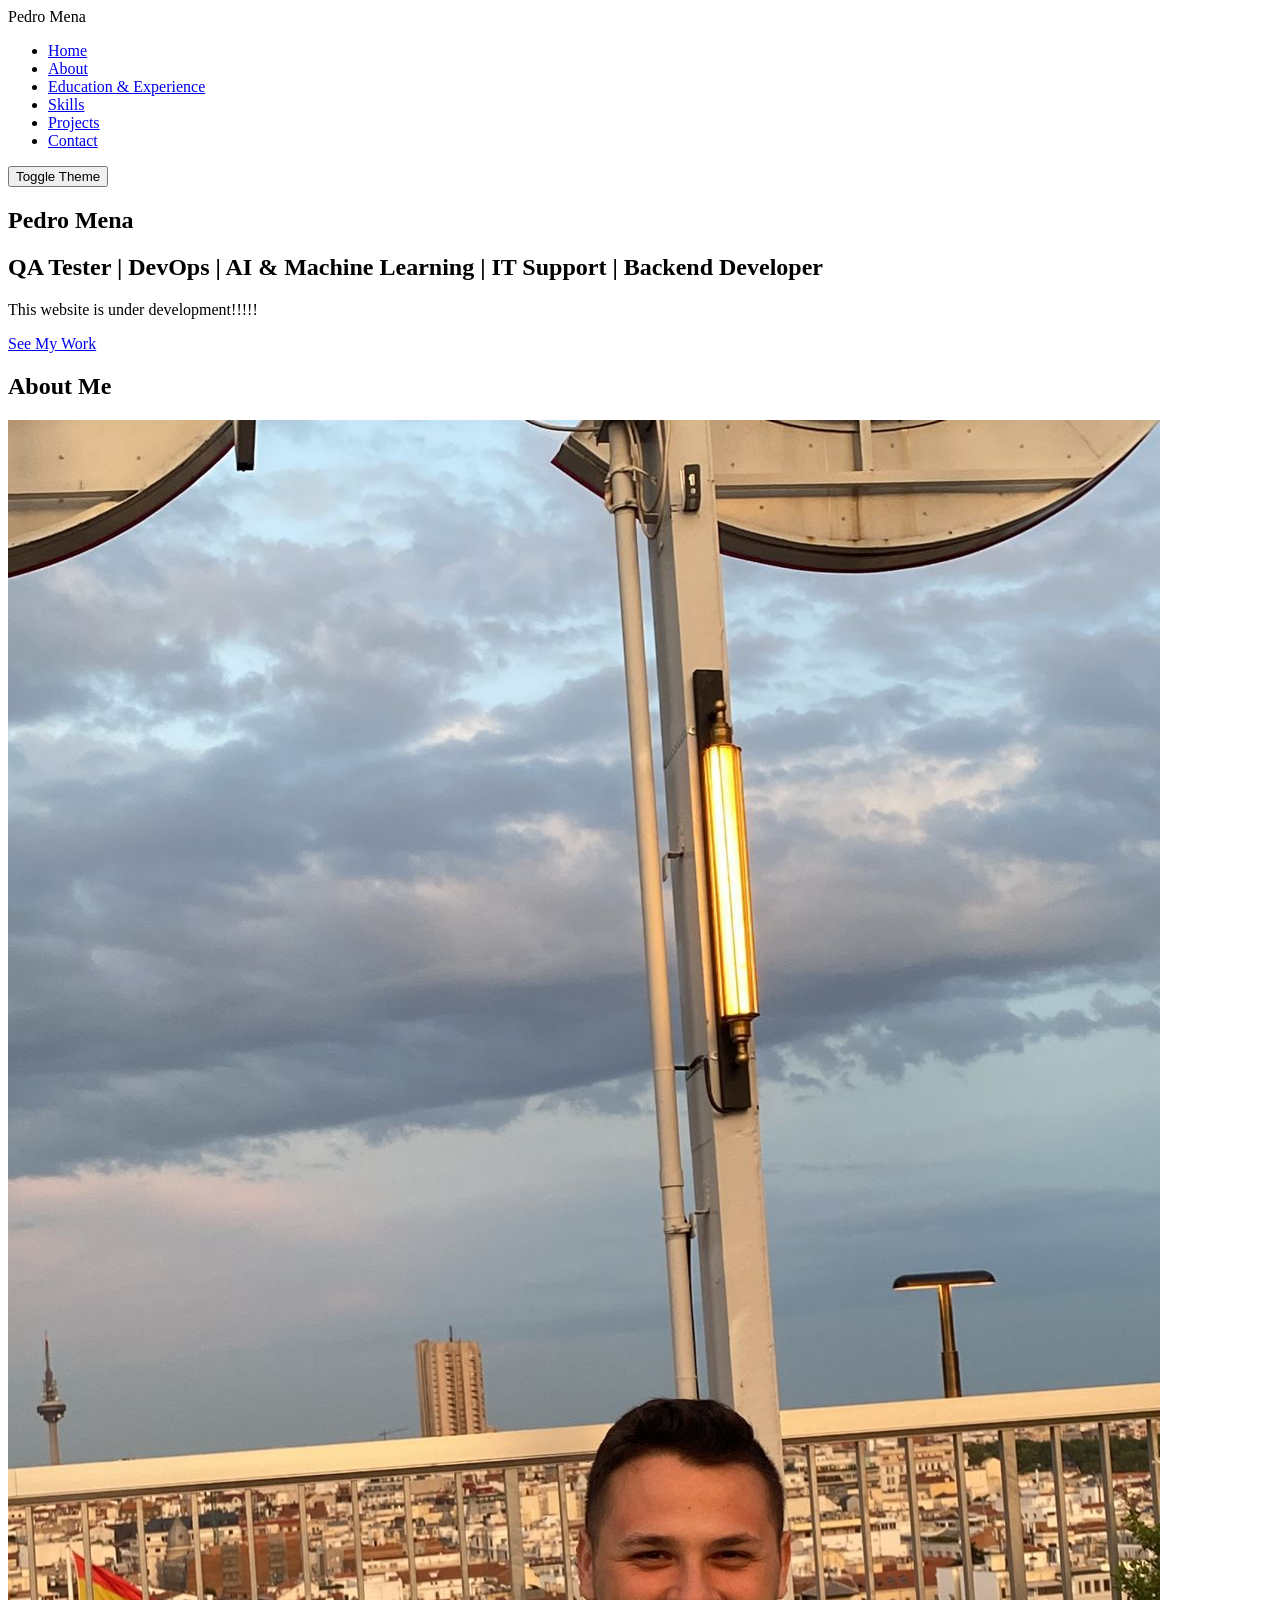
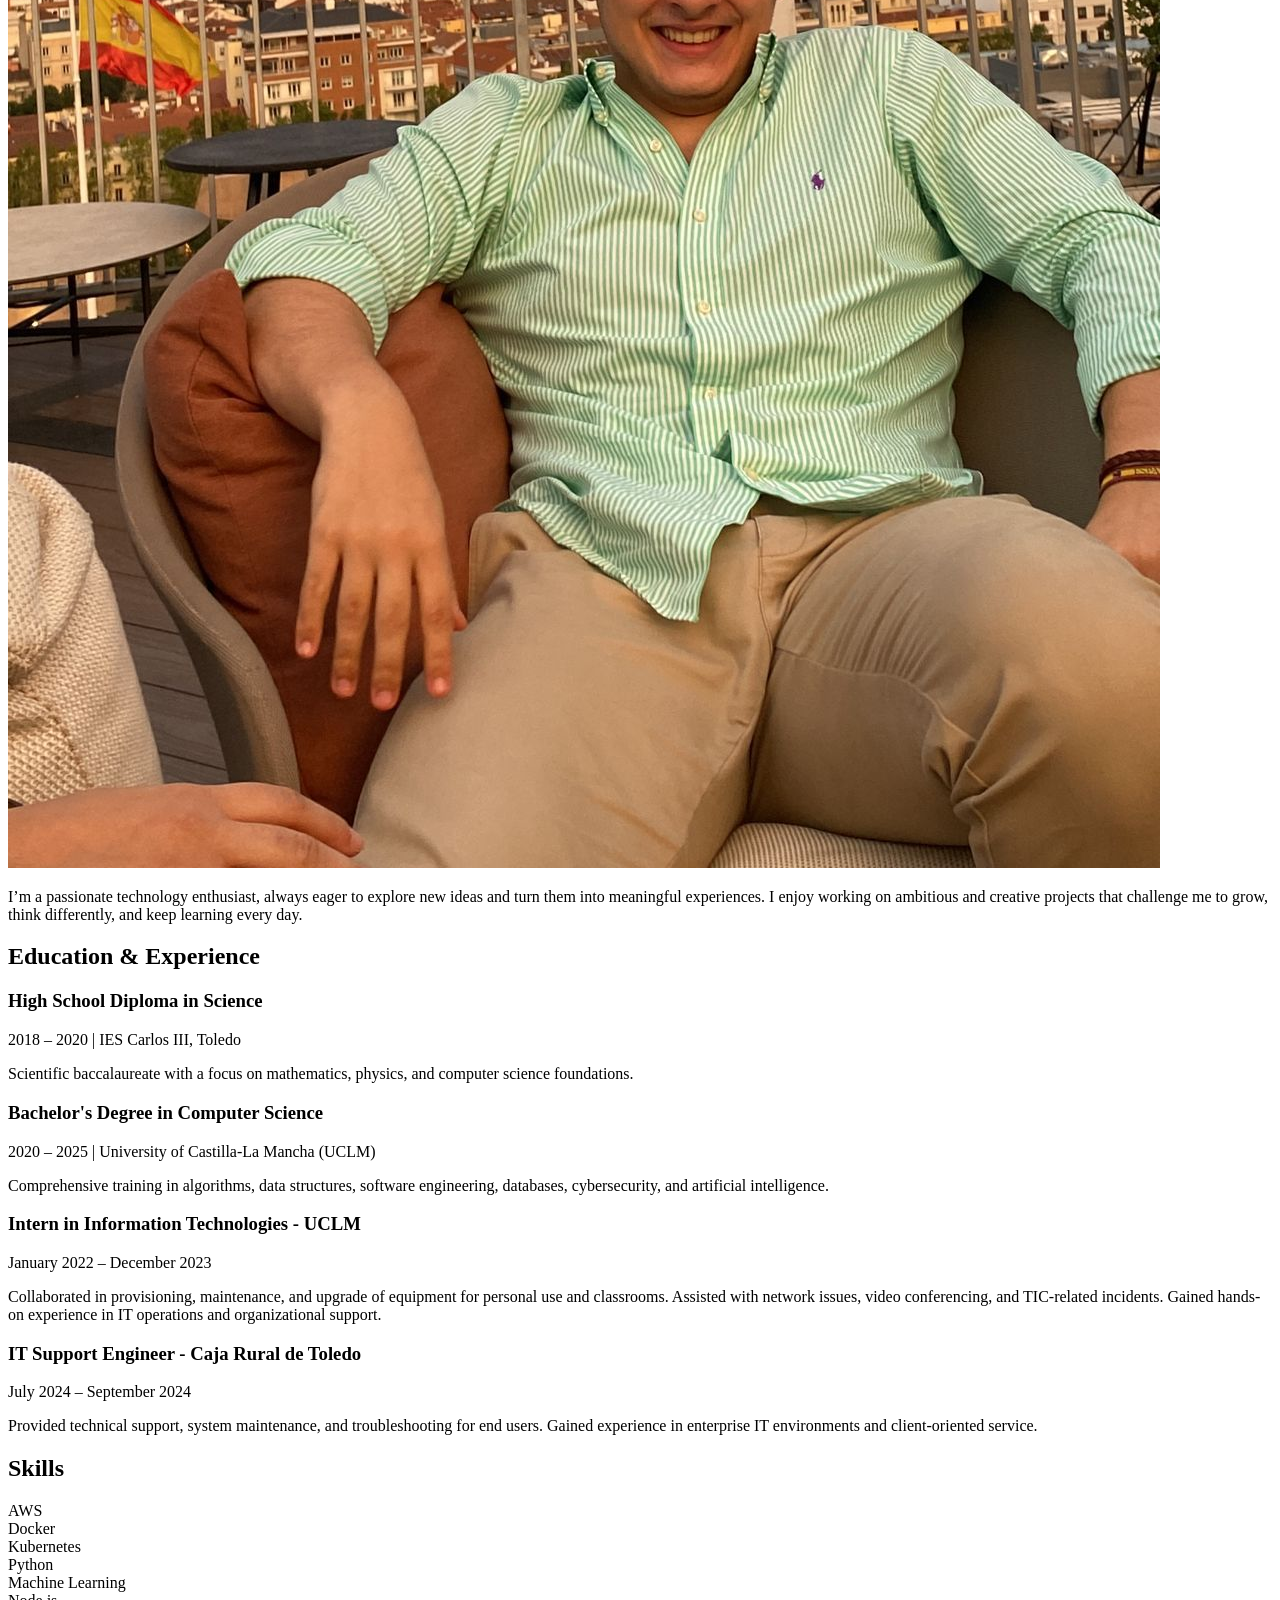
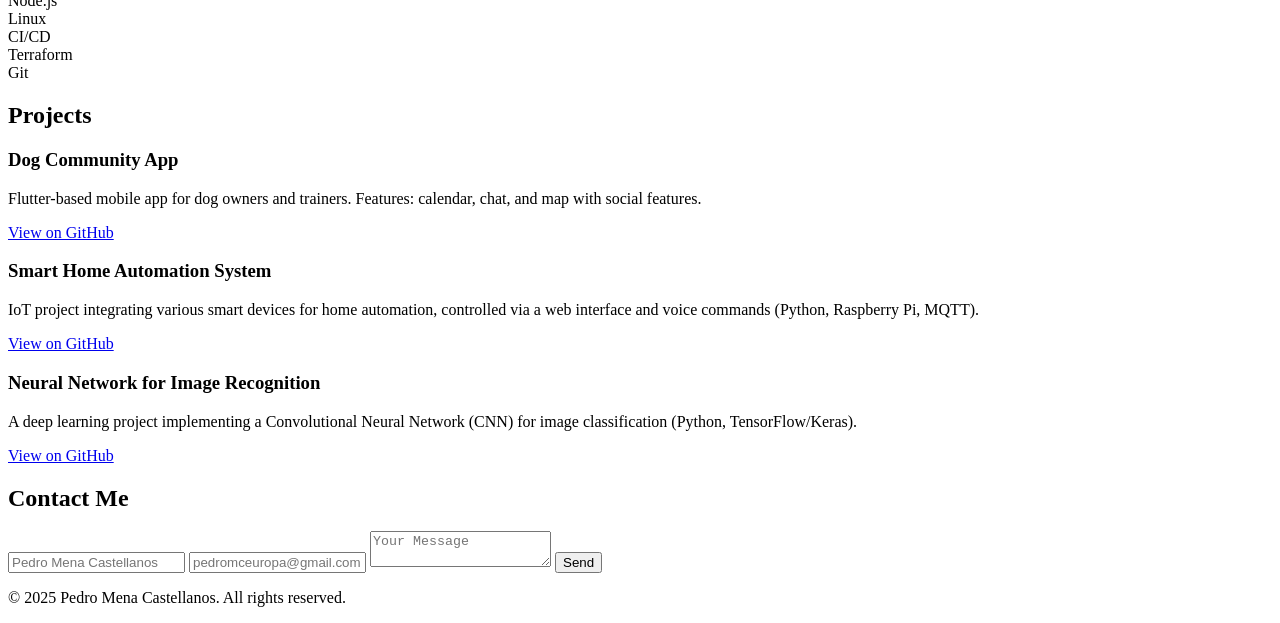
==== index.html @ 82a0bc12 "Upload portfolio files" ====
<!DOCTYPE html>
<html lang="en">
<head>
  <meta charset="UTF-8" />
  <meta name="viewport" content="width=device-width, initial-scale=1.0" />
  <title>Pedro Mena Portfolio</title>
  <meta name="description" content="Pedro Mena Portfolio - QA Tester, DevOps, AI & Machine Learning, IT Support, Backend Developer. Explore my proyects and experiences." />
  <link rel="stylesheet" href="style.css" />
  <link rel="preconnect" href="https://fonts.googleapis.com">
  <link rel="preconnect" href="https://fonts.gstatic.com" crossorigin>
  <link href="https://fonts.googleapis.com/css2?family=Roboto:wght@300;400;700&display=swap" rel="stylesheet">
  <script defer src="script.js"></script>
  <link href="https://cdn.jsdelivr.net/npm/aos@2.3.4/dist/aos.css" rel="stylesheet" />
  <link rel="stylesheet" href="https://cdnjs.cloudflare.com/ajax/libs/font-awesome/6.4.0/css/all.min.css">
</head>
<body>
  <header>
    <div class="container">
      <div class="logo">Pedro Mena</div>
      <nav class="navbar">
        <ul>
          <li><a href="#home">Home</a></li>
          <li><a href="#about">About</a></li>
          <li><a href="#education">Education & Experience</a></li>
          <li><a href="#skills">Skills</a></li>
          <li><a href="#projects">Projects</a></li>
          <li><a href="#contact">Contact</a></li>
        </ul>
      </nav>
      <button onclick="toggleTheme()" class="theme-toggle-btn">Toggle Theme</button>
    </div>
  </header>

  <section id="home" class="section">
    <div class="home-content">
      <h1>Pedro Mena</h1>
      <h2>QA Tester | DevOps | AI & Machine Learning | IT Support | Backend Developer</h2>
      <p class="dev-msg">This website is under development!!!!!</p>
      <a href="https://github.com/pedromc11" class="btn" target="_blank">See My Work</a>
    </div>
  </section>

  <section id="about" class="section">
    <h2>About Me</h2>
    <div class="profile">
      <img src="images/profile.jpg" alt="Portrait of Pedro Mena, a passionate technology enthusiast" class="profile-img" />
      <p>I’m a passionate technology enthusiast, always eager to explore new ideas and turn them into meaningful experiences. I enjoy working on ambitious and creative projects that challenge me to grow, think differently, and keep learning every day.</p>
    </div>
  </section>

  <section id="education" class="section">
    <h2>Education & Experience</h2>
    <div class="timeline">
      <div class="timeline-item" data-aos="fade-right" data-topic="education">
        <h3>High School Diploma in Science</h3>
        <span>2018 – 2020 | IES Carlos III, Toledo</span>
        <p>Scientific baccalaureate with a focus on mathematics, physics, and computer science foundations.</p>
      </div>
      <div class="timeline-item" data-aos="fade-left" data-topic="education">
        <h3>Bachelor's Degree in Computer Science</h3>
        <span>2020 – 2025 | University of Castilla-La Mancha (UCLM)</span>
        <p>Comprehensive training in algorithms, data structures, software engineering, databases, cybersecurity, and artificial intelligence.</p>
      </div>
      <div class="timeline-item" data-aos="fade-right" data-topic="support">
        <h3>Intern in Information Technologies - UCLM</h3>
        <span>January 2022 – December 2023</span>
        <p>Collaborated in provisioning, maintenance, and upgrade of equipment for personal use and classrooms. Assisted with network issues, video conferencing, and TIC-related incidents. Gained hands-on experience in IT operations and organizational support.</p>
      </div>
      <div class="timeline-item" data-aos="fade-left" data-topic="support">
        <h3>IT Support Engineer - Caja Rural de Toledo</h3>
        <span>July 2024 – September 2024</span>
        <p>Provided technical support, system maintenance, and troubleshooting for end users. Gained experience in enterprise IT environments and client-oriented service.</p>
      </div>
    </div>
  </section>

  <section id="skills" class="section">
    <h2>Skills</h2>
    <div class="skills-grid">
      <div class="skill" data-aos="zoom-in" data-aos-delay="100">AWS</div>
      <div class="skill" data-aos="zoom-in" data-aos-delay="200">Docker</div>
      <div class="skill" data-aos="zoom-in" data-aos-delay="300">Kubernetes</div>
      <div class="skill" data-aos="zoom-in" data-aos-delay="400">Python</div>
      <div class="skill" data-aos="zoom-in" data-aos-delay="500">Machine Learning</div>
      <div class="skill" data-aos="zoom-in" data-aos-delay="600">Node.js</div>
      <div class="skill" data-aos="zoom-in" data-aos-delay="700">Linux</div>
      <div class="skill" data-aos="zoom-in" data-aos-delay="800">CI/CD</div>
      <div class="skill" data-aos="zoom-in" data-aos-delay="900">Terraform</div>
      <div class="skill" data-aos="zoom-in" data-aos-delay="1000">Git</div>
    </div>
  </section>

  <section id="projects" class="section">
    <h2>Projects</h2>
    <div class="projects">
      <div class="project" data-aos="fade-up">
        <h3>Dog Community App</h3>
        <p>Flutter-based mobile app for dog owners and trainers. Features: calendar, chat, and map with social features.</p>
        <a href="https://github.com/pedromc11/dog-community-app" target="_blank">View on GitHub</a>
      </div>
      <div class="project" data-aos="fade-up" data-aos-delay="100">
        <h3>Smart Home Automation System</h3>
        <p>IoT project integrating various smart devices for home automation, controlled via a web interface and voice commands (Python, Raspberry Pi, MQTT).</p>
        <a href="https://github.com/pedromc11/smart-home-system" target="_blank">View on GitHub</a>
      </div>
      <div class="project" data-aos="fade-up" data-aos-delay="200">
        <h3>Neural Network for Image Recognition</h3>
        <p>A deep learning project implementing a Convolutional Neural Network (CNN) for image classification (Python, TensorFlow/Keras).</p>
        <a href="https://github.com/pedromc11/image-recognition-cnn" target="_blank">View on GitHub</a>
      </div>
    </div>
  </section>

  <section id="contact" class="section">
    <h2>Contact Me</h2>
    <form id="contact-form">
      <input type="text" name="name" placeholder="Pedro Mena Castellanos" required />
      <input type="email" name="email" placeholder="pedromceuropa@gmail.com" required />
      <textarea name="message" placeholder="Your Message" required></textarea>
      <button type="submit">Send</button>
    </form>
  </section>

  <footer>
    <p>&copy; 2025 Pedro Mena Castellanos. All rights reserved.</p>
  </footer>

    <script src="https://cdn.jsdelivr.net/npm/aos@2.3.4/dist/aos.js"></script>
    <script>
    AOS.init({
      once: true,
      duration: 800,
      easing: 'ease-out'
    });
    </script>

    <script>
    function toggleTheme() {
        document.body.classList.toggle('green-theme');
    }
    </script>
</body>
</html>
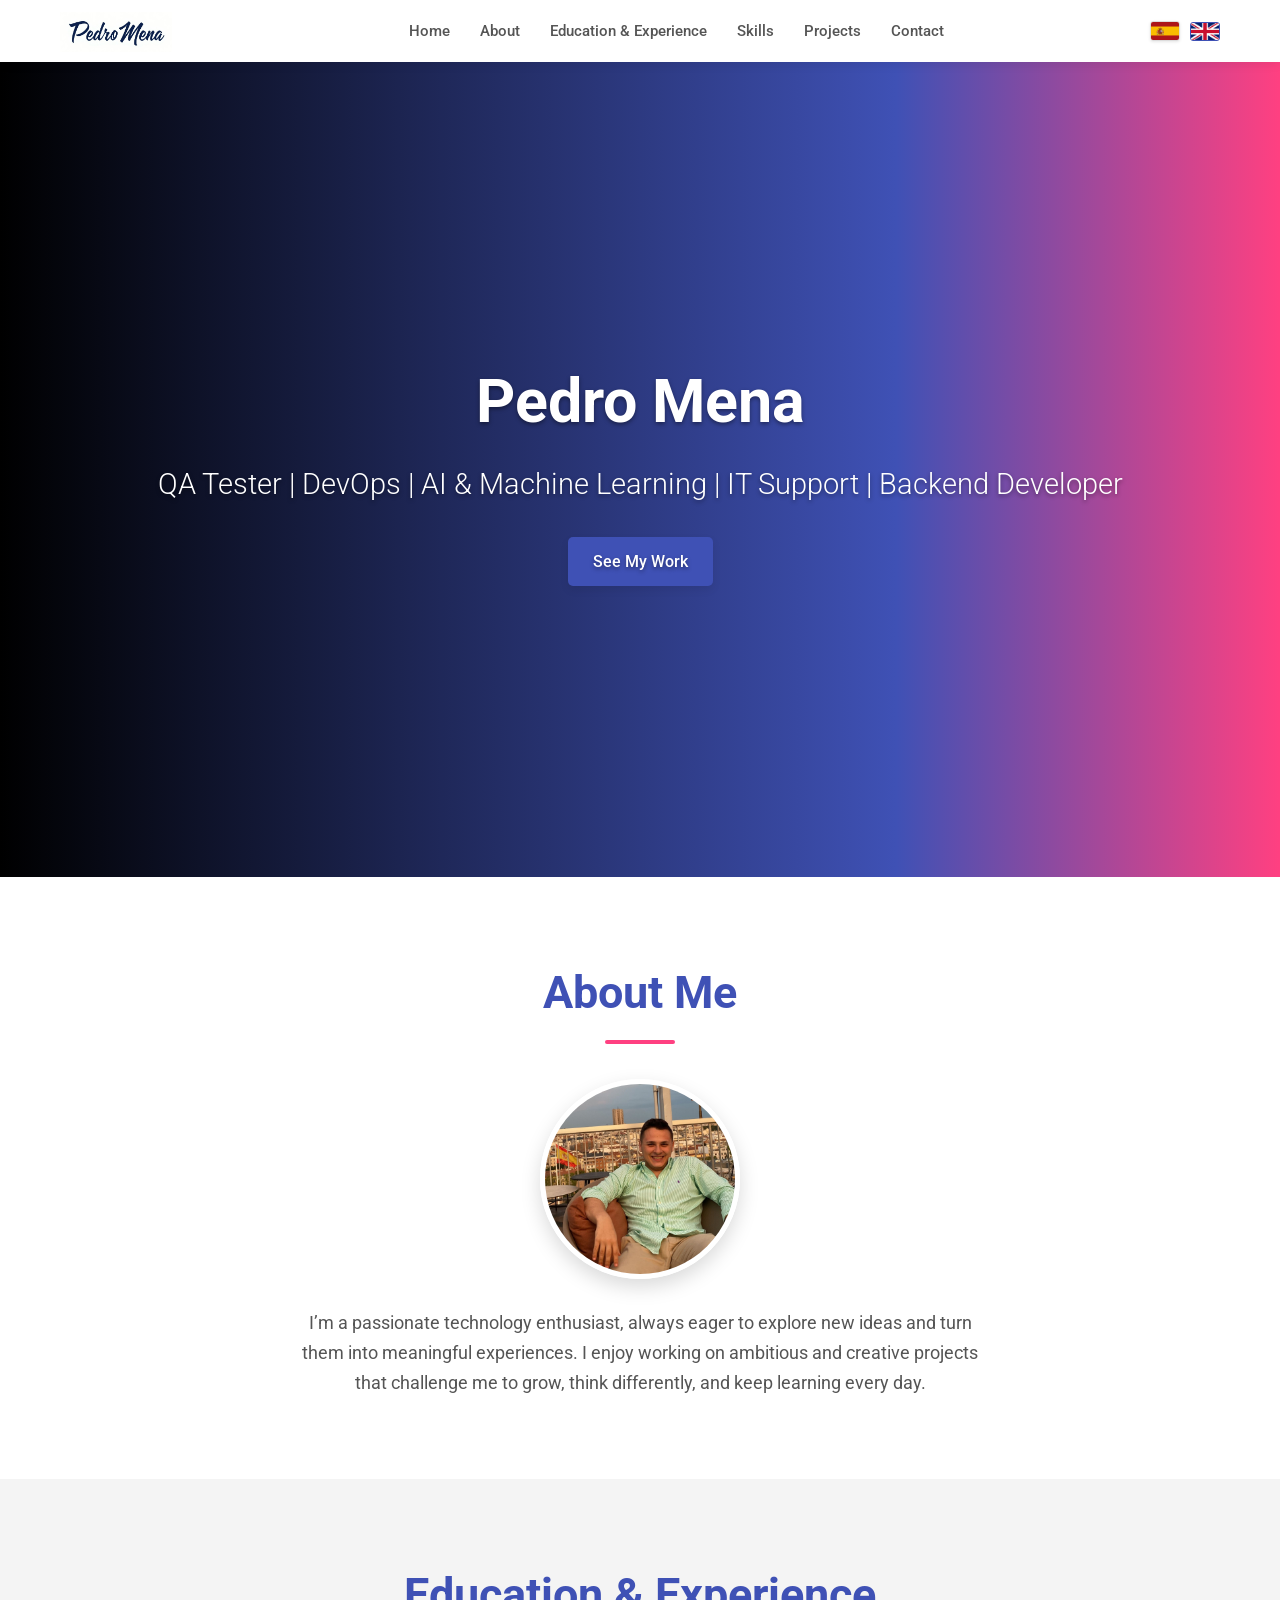
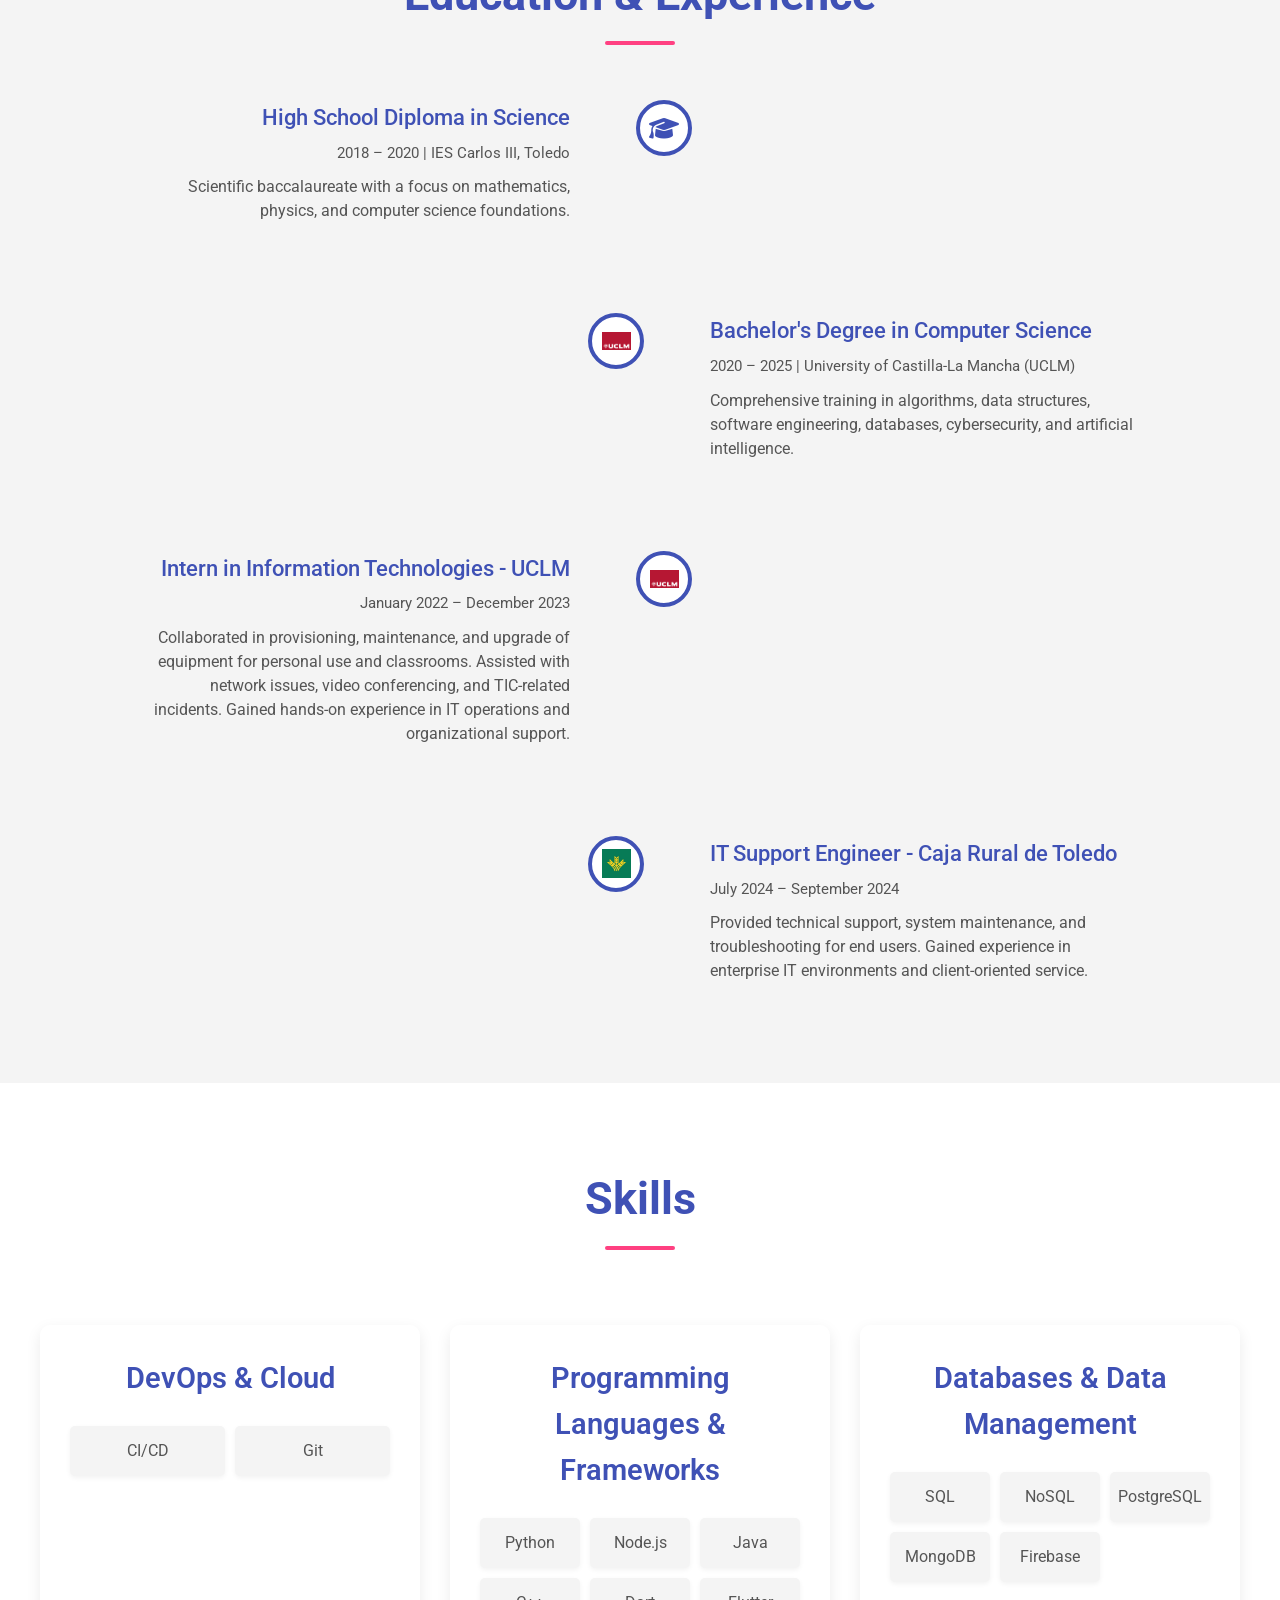
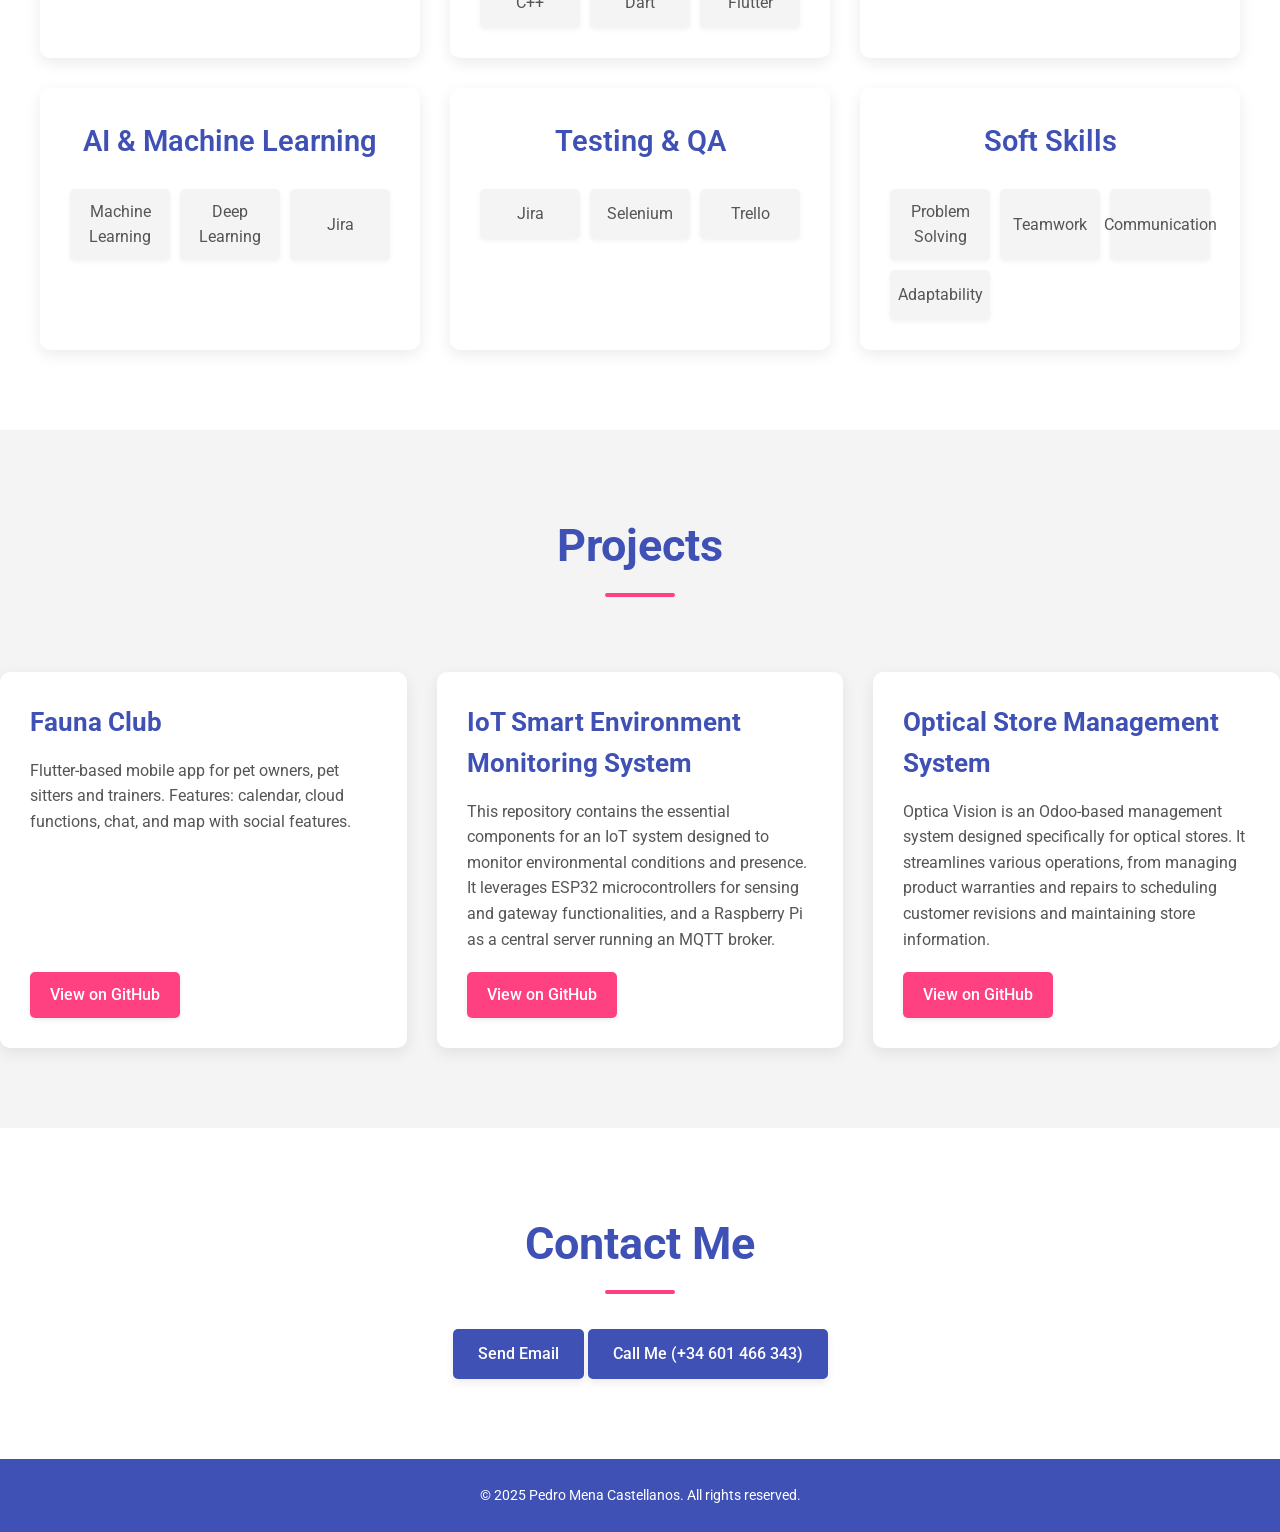
==== commit c77cb92f: "Upload styles and info" ====
--- a/index.html
+++ b/index.html
@@ -1,143 +1,187 @@
-<!DOCTYPE html>
-<html lang="en">
-<head>
-  <meta charset="UTF-8" />
-  <meta name="viewport" content="width=device-width, initial-scale=1.0" />
-  <title>Pedro Mena Portfolio</title>
-  <meta name="description" content="Pedro Mena Portfolio - QA Tester, DevOps, AI & Machine Learning, IT Support, Backend Developer. Explore my proyects and experiences." />
-  <link rel="stylesheet" href="style.css" />
-  <link rel="preconnect" href="https://fonts.googleapis.com">
-  <link rel="preconnect" href="https://fonts.gstatic.com" crossorigin>
-  <link href="https://fonts.googleapis.com/css2?family=Roboto:wght@300;400;700&display=swap" rel="stylesheet">
-  <script defer src="script.js"></script>
-  <link href="https://cdn.jsdelivr.net/npm/aos@2.3.4/dist/aos.css" rel="stylesheet" />
-  <link rel="stylesheet" href="https://cdnjs.cloudflare.com/ajax/libs/font-awesome/6.4.0/css/all.min.css">
-</head>
-<body>
-  <header>
-    <div class="container">
-      <div class="logo">Pedro Mena</div>
-      <nav class="navbar">
-        <ul>
-          <li><a href="#home">Home</a></li>
-          <li><a href="#about">About</a></li>
-          <li><a href="#education">Education & Experience</a></li>
-          <li><a href="#skills">Skills</a></li>
-          <li><a href="#projects">Projects</a></li>
-          <li><a href="#contact">Contact</a></li>
-        </ul>
-      </nav>
-      <button onclick="toggleTheme()" class="theme-toggle-btn">Toggle Theme</button>
-    </div>
-  </header>
-
-  <section id="home" class="section">
-    <div class="home-content">
-      <h1>Pedro Mena</h1>
-      <h2>QA Tester | DevOps | AI & Machine Learning | IT Support | Backend Developer</h2>
-      <p class="dev-msg">This website is under development!!!!!</p>
-      <a href="https://github.com/pedromc11" class="btn" target="_blank">See My Work</a>
-    </div>
-  </section>
-
-  <section id="about" class="section">
-    <h2>About Me</h2>
-    <div class="profile">
-      <img src="images/profile.jpg" alt="Portrait of Pedro Mena, a passionate technology enthusiast" class="profile-img" />
-      <p>I’m a passionate technology enthusiast, always eager to explore new ideas and turn them into meaningful experiences. I enjoy working on ambitious and creative projects that challenge me to grow, think differently, and keep learning every day.</p>
-    </div>
-  </section>
-
-  <section id="education" class="section">
-    <h2>Education & Experience</h2>
-    <div class="timeline">
-      <div class="timeline-item" data-aos="fade-right" data-topic="education">
-        <h3>High School Diploma in Science</h3>
-        <span>2018 – 2020 | IES Carlos III, Toledo</span>
-        <p>Scientific baccalaureate with a focus on mathematics, physics, and computer science foundations.</p>
-      </div>
-      <div class="timeline-item" data-aos="fade-left" data-topic="education">
-        <h3>Bachelor's Degree in Computer Science</h3>
-        <span>2020 – 2025 | University of Castilla-La Mancha (UCLM)</span>
-        <p>Comprehensive training in algorithms, data structures, software engineering, databases, cybersecurity, and artificial intelligence.</p>
-      </div>
-      <div class="timeline-item" data-aos="fade-right" data-topic="support">
-        <h3>Intern in Information Technologies - UCLM</h3>
-        <span>January 2022 – December 2023</span>
-        <p>Collaborated in provisioning, maintenance, and upgrade of equipment for personal use and classrooms. Assisted with network issues, video conferencing, and TIC-related incidents. Gained hands-on experience in IT operations and organizational support.</p>
-      </div>
-      <div class="timeline-item" data-aos="fade-left" data-topic="support">
-        <h3>IT Support Engineer - Caja Rural de Toledo</h3>
-        <span>July 2024 – September 2024</span>
-        <p>Provided technical support, system maintenance, and troubleshooting for end users. Gained experience in enterprise IT environments and client-oriented service.</p>
-      </div>
-    </div>
-  </section>
-
-  <section id="skills" class="section">
-    <h2>Skills</h2>
-    <div class="skills-grid">
-      <div class="skill" data-aos="zoom-in" data-aos-delay="100">AWS</div>
-      <div class="skill" data-aos="zoom-in" data-aos-delay="200">Docker</div>
-      <div class="skill" data-aos="zoom-in" data-aos-delay="300">Kubernetes</div>
-      <div class="skill" data-aos="zoom-in" data-aos-delay="400">Python</div>
-      <div class="skill" data-aos="zoom-in" data-aos-delay="500">Machine Learning</div>
-      <div class="skill" data-aos="zoom-in" data-aos-delay="600">Node.js</div>
-      <div class="skill" data-aos="zoom-in" data-aos-delay="700">Linux</div>
-      <div class="skill" data-aos="zoom-in" data-aos-delay="800">CI/CD</div>
-      <div class="skill" data-aos="zoom-in" data-aos-delay="900">Terraform</div>
-      <div class="skill" data-aos="zoom-in" data-aos-delay="1000">Git</div>
-    </div>
-  </section>
-
-  <section id="projects" class="section">
-    <h2>Projects</h2>
-    <div class="projects">
-      <div class="project" data-aos="fade-up">
-        <h3>Dog Community App</h3>
-        <p>Flutter-based mobile app for dog owners and trainers. Features: calendar, chat, and map with social features.</p>
-        <a href="https://github.com/pedromc11/dog-community-app" target="_blank">View on GitHub</a>
-      </div>
-      <div class="project" data-aos="fade-up" data-aos-delay="100">
-        <h3>Smart Home Automation System</h3>
-        <p>IoT project integrating various smart devices for home automation, controlled via a web interface and voice commands (Python, Raspberry Pi, MQTT).</p>
-        <a href="https://github.com/pedromc11/smart-home-system" target="_blank">View on GitHub</a>
-      </div>
-      <div class="project" data-aos="fade-up" data-aos-delay="200">
-        <h3>Neural Network for Image Recognition</h3>
-        <p>A deep learning project implementing a Convolutional Neural Network (CNN) for image classification (Python, TensorFlow/Keras).</p>
-        <a href="https://github.com/pedromc11/image-recognition-cnn" target="_blank">View on GitHub</a>
-      </div>
-    </div>
-  </section>
-
-  <section id="contact" class="section">
-    <h2>Contact Me</h2>
-    <form id="contact-form">
-      <input type="text" name="name" placeholder="Pedro Mena Castellanos" required />
-      <input type="email" name="email" placeholder="pedromceuropa@gmail.com" required />
-      <textarea name="message" placeholder="Your Message" required></textarea>
-      <button type="submit">Send</button>
-    </form>
-  </section>
-
-  <footer>
-    <p>&copy; 2025 Pedro Mena Castellanos. All rights reserved.</p>
-  </footer>
-
-    <script src="https://cdn.jsdelivr.net/npm/aos@2.3.4/dist/aos.js"></script>
-    <script>
-    AOS.init({
-      once: true,
-      duration: 800,
-      easing: 'ease-out'
-    });
-    </script>
-
-    <script>
-    function toggleTheme() {
-        document.body.classList.toggle('green-theme');
-    }
-    </script>
-</body>
+<!DOCTYPE html>
+<html lang="en">
+<head>
+    <meta charset="UTF-8" />
+    <meta name="viewport" content="width=device-width, initial-scale=1.0" />
+    <title data-lang-key="metaTitle">Pedro Mena Portfolio</title>
+    <meta name="description" content="Pedro Mena Portfolio - QA Tester, DevOps, AI & Machine Learning, IT Support, Backend Developer. Explore my projects and experiences."/>
+    <link rel="stylesheet" href="css/style.css" />
+    <link rel="preconnect" href="https://fonts.googleapis.com">
+    <link rel="preconnect" href="https://fonts.gstatic.com" crossorigin>
+    <link href="https://fonts.googleapis.com/css2?family=Roboto:wght@300;400;700&display=swap" rel="stylesheet">
+    <link href="https://cdn.jsdelivr.net/npm/aos@2.3.4/dist/aos.css" rel="stylesheet" />
+    <link rel="stylesheet" href="https://cdnjs.cloudflare.com/ajax/libs/font-awesome/6.4.0/css/all.min.css">
+</head>
+<body>
+    <header>
+        <div class="container">
+            <div class="logo">
+            <img src="images/name.jpg" alt="Pedro Mena Logo" class="logo-img">
+            </div>
+            <nav class="navbar">
+                <ul>
+                    <li><a href="#home" data-lang-key="navHome">Home</a></li>
+                    <li><a href="#about" data-lang-key="navAbout">About</a></li>
+                    <li><a href="#education" data-lang-key="navEducation">Education & Experience</a></li>
+                    <li><a href="#skills" data-lang-key="navSkills">Skills</a></li>
+                    <li><a href="#projects" data-lang-key="navProjects">Projects</a></li>
+                    <li><a href="#contact" data-lang-key="navContact">Contact</a></li>
+                </ul>
+            </nav>
+            <div class="language-selector">
+                <img src="images/flag_spain.png" alt="Bandera de España" class="flag-icon" data-lang="es">
+                <img src="images/flag_uk.png" alt="Bandera de Reino Unido" class="flag-icon active-lang" data-lang="en">
+            </div>
+        </div>
+    </header>
+
+    <section id="home" class="section home-section">
+        <div class="home-content">
+            <h1 data-lang-key="homeName">Pedro Mena</h1>
+            <h2 data-lang-key="homeTitle">QA Tester | DevOps | AI & Machine Learning | IT Support | Backend Developer</h2>
+            <a href="https://github.com/pedromc11" class="btn" target="_blank" data-lang-key="homeButton">See My Work</a>
+        </div>
+    </section>
+
+    <section id="about" class="section">
+        <h2 data-lang-key="aboutTitle">About Me</h2>
+        <div class="profile" data-aos="fade-up">
+            <img src="images/profile.jpg" alt="Portrait of Pedro Mena, a passionate technology enthusiast" class="profile-img" />
+            <p data-lang-key="aboutText">I’m a passionate technology enthusiast, always eager to explore new ideas and turn them into meaningful experiences. I enjoy working on ambitious and creative projects that challenge me to grow, think differently, and keep learning every day.</p>
+        </div>
+    </section>
+
+    <section id="education" class="section bg-light-gray">
+    <h2 data-lang-key="educationTitle">Education & Experience</h2>
+    <div class="timeline">
+        <div class="timeline-item" data-aos="fade-right" data-topic="education">
+            <h3>High School Diploma in Science</h3>
+            <span>2018 – 2020 | IES Carlos III, Toledo</span>
+            <p>Scientific baccalaureate with a focus on mathematics, physics, and computer science foundations.</p>
+        </div>
+        <div class="timeline-item" data-aos="fade-left" data-topic="uclm">
+            <h3>Bachelor's Degree in Computer Science</h3>
+            <span>2020 – 2025 | University of Castilla-La Mancha (UCLM)</span>
+            <p>Comprehensive training in algorithms, data structures, software engineering, databases, cybersecurity, and artificial intelligence.</p>
+        </div>
+        <div class="timeline-item" data-aos="fade-right" data-topic="uclm">
+            <h3>Intern in Information Technologies - UCLM</h3>
+            <span>January 2022 – December 2023</span>
+            <p>Collaborated in provisioning, maintenance, and upgrade of equipment for personal use and classrooms. Assisted with network issues, video conferencing, and TIC-related incidents. Gained hands-on experience in IT operations and organizational support.</p>
+        </div>
+        <div class="timeline-item" data-aos="fade-left" data-topic="cajarural">
+            <h3>IT Support Engineer - Caja Rural de Toledo</h3>
+            <span>July 2024 – September 2024</span>
+            <p>Provided technical support, system maintenance, and troubleshooting for end users. Gained experience in enterprise IT environments and client-oriented service.</p>
+        </div>
+    </div>
+</section>
+
+    <section id="skills" class="section">
+        <h2 data-lang-key="skillsTitle">Skills</h2>
+        <div class="skills-categories">
+            <div class="skill-category" data-aos="fade-up" data-aos-delay="0">
+                <h3 data-lang-key="skillsDevOpsTitle">DevOps & Cloud</h3>
+                <div class="skills-grid">
+                    <div class="skill" data-lang-key="skillCICD">CI/CD</div>
+                    <div class="skill" data-lang-key="skillGit">Git</div>
+                </div>
+            </div>
+
+            <div class="skill-category" data-aos="fade-up" data-aos-delay="100">
+                <h3 data-lang-key="skillsProgrammingTitle">Programming Languages & Frameworks</h3>
+                <div class="skills-grid">
+                    <div class="skill" data-lang-key="skillPython">Python</div>
+                    <div class="skill" data-lang-key="skillNodejs">Node.js</div>
+                    <div class="skill" data-lang-key="skillJava">Java</div>
+                    <div class="skill" data-lang-key="skillCpp">C++</div>
+                    <div class="skill" data-lang-key="skillDart">Dart</div>
+                    <div class="skill" data-lang-key="skillFlutter">Flutter</div>
+                </div>
+            </div>
+
+            <div class="skill-category" data-aos="fade-up" data-aos-delay="200">
+                <h3 data-lang-key="skillsDatabasesTitle">Databases & Data Management</h3>
+                <div class="skills-grid">
+                    <div class="skill" data-lang-key="skillSQL">SQL</div>
+                    <div class="skill" data-lang-key="skillNoSQL">NoSQL</div>
+                    <div class="skill" data-lang-key="skillPostgreSQL">PostgreSQL</div>
+                    <div class="skill" data-lang-key="skillMongoDB">MongoDB</div>
+                    <div class="skill" data-lang-key="skillFirebase">Firebase</div>
+                </div>
+            </div>
+
+            <div class="skill-category" data-aos="fade-up" data-aos-delay="300">
+                <h3 data-lang-key="skillsAITitle">AI & Machine Learning</h3>
+                <div class="skills-grid">
+                    <div class="skill" data-lang-key="skillML">Machine Learning</div>
+                    <div class="skill" data-lang-key="skillDL">Deep Learning</div>
+                    <div class="skill" data-lang-key="skillJira">Jira</div>
+                </div>
+            </div>
+
+            <div class="skill-category" data-aos="fade-up" data-aos-delay="500">
+                <h3 data-lang-key="skillsTestingTitle">Testing & QA</h3>
+                <div class="skills-grid">
+                    <div class="skill" data-lang-key="skillJiraTesting">Jira</div>
+                    <div class="skill" data-lang-key="skillSelenium">Selenium</div>
+                    <div class="skill" data-lang-key="skillTrello">Trello</div>
+                </div>
+            </div>
+
+            <div class="skill-category" data-aos="fade-up" data-aos-delay="600">
+                <h3 data-lang-key="skillsSoftTitle">Soft Skills</h3>
+                <div class="skills-grid">
+                    <div class="skill" data-lang-key="skillProblemSolving">Problem Solving</div>
+                    <div class="skill" data-lang-key="skillTeamwork">Teamwork</div>
+                    <div class="skill" data-lang-key="skillCommunication">Communication</div>
+                    <div class="skill" data-lang-key="skillAdaptability">Adaptability</div>
+                </div>
+            </div>
+        </div>
+    </section>
+
+    <section id="projects" class="section bg-light-gray">
+        <h2 data-lang-key="projectsTitle">Projects</h2>
+        <div class="projects-grid">
+            <div class="project-item" data-aos="fade-up">
+                <h3 data-lang-key="projectDogAppTitle">Fauna Club</h3>
+                <p data-lang-key="projectDogAppDesc">Flutter-based mobile app for pet owners, pet sitters and trainers. Features: calendar, cloud functions, chat, and map with social features.</p>
+                <a href="https://github.com/pedromc11/TFG-report" target="_blank" class="project-link" data-lang-key="projectLink">View on GitHub</a>
+            </div>
+            <div class="project-item" data-aos="fade-up" data-aos-delay="100">
+                <h3 data-lang-key="projectSmartHomeTitle">IoT Smart Environment Monitoring System</h3>
+                <p data-lang-key="projectSmartHomeDesc">This repository contains the essential components for an IoT system designed to monitor environmental conditions and presence. It leverages ESP32 microcontrollers for sensing and gateway functionalities, and a Raspberry Pi as a central server running an MQTT broker.</p>
+                <a href="https://github.com/pedromc11/IoT-Smart-Environment" target="_blank" class="project-link" data-lang-key="projectLink">View on GitHub</a>
+            </div>
+            <div class="project-item" data-aos="fade-up" data-aos-delay="200">
+                <h3 data-lang-key="projectNeuralNetTitle">Optical Store Management System</h3>
+                <p data-lang-key="projectNeuralNetDesc">Optica Vision is an Odoo-based management system designed specifically for optical stores. It streamlines various operations, from managing product warranties and repairs to scheduling customer revisions and maintaining store information.</p>
+                <a href="https://github.com/pedromc11/Optica-Vision" target="_blank" class="project-link" data-lang-key="projectLink">View on GitHub</a>
+            </div>
+        </div>
+    </section>
+
+    <section id="contact" class="section">
+    <h2 data-lang-key="contactTitle">Contact Me</h2>
+    <div class="contact-buttons" data-aos="fade-up">
+        <a href="mailto:pedromceuropa@gmail.com" class="btn contact-btn" data-lang-key="contactSendEmail">Send Email</a>
+        <a href="tel:+34601466343" class="btn contact-btn" data-lang-key="contactCallMe">Call Me (+34 601 466 343)</a>
+    </div>
+</section>
+
+    <footer>
+    <p data-lang-key="footerCopyright"> &copy; 2025 Pedro Mena Castellanos. All rights reserved.</p>
+    </footer>
+
+    <script src="https://cdn.jsdelivr.net/npm/aos@2.3.4/dist/aos.js"></script>
+    <script>
+        AOS.init({
+            once: true,
+            duration: 800,
+            easing: 'ease-out'
+        });
+    </script>
+    <script src="js/script.js"></script>
+</body>
 </html>
--- a/css/style.css
+++ b/css/style.css
@@ -0,0 +1,786 @@
+/* --- RESET Y FUENTES --- */
+* {
+    margin: 0;
+    padding: 0;
+    box-sizing: border-box;
+}
+
+body {
+    font-family: 'Roboto', sans-serif;
+    background-color: #ffffff; /* Fondo blanco predeterminado */
+    color: #333;
+    line-height: 1.6;
+    scroll-behavior: smooth;
+    transition: background-color 0.5s ease, color 0.5s ease;
+}
+
+/* --- COLORES TEMÁTICOS --- */
+:root {
+    --primary-color: #3f51b5; /* Azul índigo (similar al de Pablo) */
+    --secondary-color: #ff4081; /* Rosa vibrante (acento) */
+    --text-color: #333;
+    --light-gray: #f4f4f4; /* Gris claro para secciones alternas */
+    --dark-gray: #555;
+    --white: #ffffff;
+    --shadow-light: rgba(0, 0, 0, 0.08);
+    --shadow-medium: rgba(0, 0, 0, 0.15);
+
+    /* Nuevas variables para el degradado del Home Section */
+    --home-gradient-start: #000000; /* Negro puro */
+    --home-gradient-end-primary: #3f51b5; /* Azul del tema principal */
+    --home-gradient-end-secondary: #ff4081; /* Rosa del tema principal */
+}
+
+body.green-theme {
+    --primary-color: #4CAF50; /* Verde más brillante */
+    --secondary-color: #FFC107; /* Amarillo para acento */
+    --text-color: #212121;
+    --light-gray: #e8f5e9; /* Verde claro para secciones */
+    --dark-gray: #424242;
+    --white: #ffffff;
+    --shadow-light: rgba(0, 0, 0, 0.08);
+    --shadow-medium: rgba(0, 0, 0, 0.15);
+
+    /* Nuevas variables para el degradado del Home Section en tema verde */
+    --home-gradient-start: #000000; /* Negro puro */
+    --home-gradient-end-primary: #4CAF50; /* Verde del tema verde */
+    --home-gradient-end-secondary: #FFC107; /* Amarillo del tema verde */
+}
+
+/* --- ESTILOS GENERALES --- */
+.container {
+    max-width: 1200px;
+    margin: 0 auto;
+    padding: 0 20px;
+}
+
+.section {
+    padding: 80px 0;
+    text-align: center;
+    overflow: hidden; /* Para animaciones AOS */
+}
+
+.section.bg-light-gray {
+    background-color: var(--light-gray);
+}
+
+h1, h2, h3 {
+    color: var(--primary-color);
+    margin-bottom: 20px;
+}
+
+h2 {
+    font-size: 2.8em;
+    margin-bottom: 50px;
+    position: relative;
+    display: inline-block;
+    font-weight: 700;
+}
+
+h2::after {
+    content: '';
+    position: absolute;
+    left: 50%;
+    bottom: -15px;
+    transform: translateX(-50%);
+    width: 70px;
+    height: 4px;
+    background-color: var(--secondary-color);
+    border-radius: 2px;
+}
+
+.btn {
+    display: inline-block;
+    background-color: var(--primary-color);
+    color: var(--white);
+    padding: 12px 25px;
+    border-radius: 5px;
+    text-decoration: none;
+    font-weight: 500;
+    transition: background-color 0.3s ease, transform 0.2s ease;
+    box-shadow: 0 4px 8px var(--shadow-light);
+}
+
+.btn:hover {
+    background-color: var(--secondary-color);
+    transform: translateY(-3px);
+    box-shadow: 0 6px 12px var(--shadow-medium);
+}
+
+/* --- HEADER --- */
+header {
+    background-color: var(--white);
+    box-shadow: 0 2px 10px var(--shadow-light);
+    padding: 10px 0;
+    position: sticky;
+    top: 0;
+    z-index: 1000;
+}
+
+header .container {
+    display: flex;
+    justify-content: space-between;
+    align-items: center;
+}
+
+.logo {
+    font-size: 1.6em;
+    font-weight: 700;
+    color: var(--primary-color);
+}
+
+/* Estilo para la imagen del logo */
+.logo-img {
+    height: 40px; /* Ajusta la altura de tu logo aquí */
+    width: auto; /* Mantiene la proporción de la imagen */
+    vertical-align: middle; /* Alinea verticalmente con el texto si hubiera */
+}
+
+.navbar ul {
+    list-style: none;
+    display: flex;
+}
+
+.navbar li {
+    margin-left: 30px;
+}
+
+.navbar a {
+    text-decoration: none;
+    color: var(--dark-gray);
+    font-weight: 500;
+    font-size: 0.95em;
+    position: relative;
+    transition: color 0.3s ease;
+}
+
+.navbar a::after {
+    content: '';
+    position: absolute;
+    left: 0;
+    bottom: -5px;
+    width: 0;
+    height: 2px;
+    background-color: var(--secondary-color);
+    transition: width 0.3s ease;
+}
+
+.navbar a:hover {
+    color: var(--primary-color);
+}
+
+.navbar a:hover::after {
+    width: 100%;
+}
+
+/* --- TEMA DINÁMICO BOTÓN --- */
+.theme-toggle-btn {
+    background-color: var(--secondary-color);
+    color: var(--white);
+    border: none;
+    padding: 10px 15px;
+    border-radius: 5px;
+    cursor: pointer;
+    font-weight: 500;
+    transition: background-color 0.3s ease, transform 0.2s ease;
+    box-shadow: 0 2px 5px var(--shadow-light);
+}
+
+.theme-toggle-btn:hover {
+    background-color: var(--primary-color);
+    transform: scale(1.05);
+}
+
+/* --- LANGUAGE SELECTOR & FLAGS --- */
+.language-selector {
+    display: flex;
+    align-items: center;
+    gap: 10px; /* Space between flags */
+}
+
+.flag-icon {
+    width: 30px; /* Changed: Adjust flag width for smaller size */
+    height: auto; /* Changed: Maintain aspect ratio */
+    cursor: pointer;
+    border: 1px solid #ddd; /* Added: Subtle border */
+    border-radius: 3px;
+    box-shadow: 0 1px 3px rgba(0,0,0,0.1);
+    transition: transform 0.2s ease, border-color 0.2s ease;
+}
+
+.flag-icon:hover {
+    transform: scale(1.1);
+    border-color: var(--primary-color);
+}
+
+.flag-icon.active-lang {
+    border-color: var(--primary-color); /* Highlight active flag */
+    box-shadow: 0 2px 5px rgba(var(--primary-color), 0.2);
+}
+
+/* --- HOME SECTION --- */
+.home-section {
+    padding: 120px 0; /* Más padding para centrar */
+    display: flex;
+    align-items: center;
+    justify-content: center;
+    min-height: calc(100vh - 85px); /* Ajuste para el header */
+    color: var(--white); /* Texto blanco para el fondo oscuro */
+    text-shadow: 0 2px 4px rgba(0,0,0,0.4); /* Sombra para mejor legibilidad */
+    /* Degradado de fondo */
+    background: linear-gradient(to right, var(--home-gradient-start) 0%, var(--home-gradient-end-primary) 70%, var(--home-gradient-end-secondary) 100%);
+    transition: background 0.5s ease; /* Transición para el cambio de tema */
+}
+
+.home-content {
+    display: flex; /* Added: Use flexbox for vertical alignment */
+    flex-direction: column; /* Added: Stack children vertically */
+    align-items: center; /* Added: Center items horizontally within home-content */
+    text-align: center; /* Ensure text is centered too */
+}
+
+.home-content h1 {
+    font-size: 3.8em;
+    margin-bottom: 10px;
+    color: var(--white); /* Color blanco para el h1 en fondo oscuro */
+    font-weight: 700;
+}
+
+.home-content h2 {
+    font-size: 1.8em;
+    color: var(--white); /* Color blanco para el h2 en fondo oscuro */
+    margin-bottom: 20px; /* Adjusted: Reduced from 40px to 20px to bring button closer */
+    font-weight: 300;
+}
+
+.home-content h2::after { /* Eliminar el underline del h2 en home */
+    display: none;
+}
+
+/* This rule is now less critical but still good to have if needed for specific spacing */
+.home-content .btn {
+    margin-top: 10px; /* Adjusted: Reduced to provide a bit of space, but less than 30px */
+}
+
+/* --- ABOUT SECTION --- */
+.profile {
+    display: flex;
+    flex-direction: column;
+    align-items: center;
+    gap: 30px;
+    max-width: 800px;
+    margin: 0 auto;
+}
+
+.profile-img {
+    width: 200px;
+    height: 200px;
+    border-radius: 50%;
+    object-fit: cover;
+    border: 5px solid var(--white);
+    box-shadow: 0 8px 20px var(--shadow-medium);
+    transition: transform 0.3s ease;
+}
+
+.profile-img:hover {
+    transform: scale(1.05);
+}
+
+.profile p {
+    font-size: 1.1em;
+    line-height: 1.7;
+    color: var(--dark-gray);
+    max-width: 700px;
+    text-align: center;
+}
+
+/* --- EDUCATION & EXPERIENCE (TIMELINE) --- */
+
+.timeline {
+    position: relative;
+    max-width: 1000px;
+    margin: 0 auto;
+    padding: 0;
+}
+
+.timeline::after {
+    content: "";
+    display: table;
+    clear: both;
+}
+
+/* --- Timeline Item General --- */
+
+.timeline-item {
+    position: relative;
+    width: 50%;
+    padding: 20px 0;
+    box-sizing: border-box;
+    margin-bottom: 50px;
+}
+
+.timeline-item:last-child {
+    margin-bottom: 0;
+}
+
+/* --- Izquierda (odd) --- */
+.timeline-item:nth-child(odd) {
+    float: left;
+    clear: both;
+    padding-right: 70px;
+    text-align: right;
+}
+
+/* --- Derecha (even) --- */
+.timeline-item:nth-child(even) {
+    float: right;
+    clear: both;
+    padding-left: 70px;
+    text-align: left;
+}
+
+/* --- CÍRCULO CENTRAL CON IMAGEN O ICONO --- */
+.timeline-item::before {
+    content: '';
+    position: absolute;
+    top: 20px;
+    width: 48px;
+    height: 48px;
+    background-color: var(--white);
+    border: 4px solid var(--primary-color);
+    border-radius: 50%;
+    background-repeat: no-repeat;
+    background-position: center;
+    background-size: 60%;
+    font-family: "Font Awesome 5 Free";
+    font-weight: 900;
+    font-size: 24px;
+    color: var(--primary-color);
+    display: flex;
+    align-items: center;
+    justify-content: center;
+    text-align: center;
+    z-index: 3;
+}
+
+/* --- Posición del círculo izquierda (odd) --- */
+.timeline-item:nth-child(odd)::before {
+    right: -24px;
+    transform: translateX(50%);
+}
+
+/* --- Posición del círculo derecha (even) --- */
+.timeline-item:nth-child(even)::before {
+    left: -24px;
+    transform: translateX(-50%);
+}
+
+/* --- Personalización por tipo de item usando data-topic --- */
+
+/* Ícono para Educación (usa Font Awesome) */
+.timeline-item[data-topic="education"]::before {
+    content: "\f19d"; /* Ícono de gorro de graduación */
+    background: var(--white); /* Asegura fondo blanco */
+}
+
+/* Imagen como fondo para UCLM */
+.timeline-item[data-topic="uclm"]::before {
+    content: '';
+    background-image: url('../images/uclm.png');
+}
+
+/* Imagen como fondo para Caja Rural */
+.timeline-item[data-topic="cajarural"]::before {
+    content: '';
+    background-image: url('../images/cajarural.jpg');
+}
+
+/* --- CONTENIDO DEL ITEM --- */
+
+.timeline-item h3 {
+    font-size: 1.4em;
+    font-weight: 500;
+    margin-bottom: 5px;
+    color: var(--primary-color);
+}
+
+.timeline-item span {
+    font-size: 0.95em;
+    color: var(--dark-gray);
+    display: block;
+    margin-bottom: 10px;
+}
+
+.timeline-item p {
+    font-size: 1em;
+    line-height: 1.5;
+    color: var(--dark-gray);
+}
+
+
+/* --- MEDIA QUERIES (Responsividad) --- */
+@media (max-width: 768px) {
+    .timeline {
+        max-width: 100%; /* Ocupa todo el ancho disponible */
+        padding: 0 20px; /* Añade padding a los lados */
+    }
+
+    /* En pantallas pequeñas, volvemos a una sola columna a la izquierda */
+    .timeline::after {
+        left: 30px; /* Mueve la línea a la izquierda */
+        transform: none; /* Elimina la transformación */
+    }
+
+    .timeline-item {
+        width: 100%; /* Ocupa todo el ancho */
+        padding-left: 50px; /* Padding para el contenido */
+        padding-right: 0; /* Elimina padding derecho */
+        text-align: left; /* Alinea todo a la izquierda */
+        float: none; /* Elimina el float */
+        clear: both; /* Limpia el float */
+    }
+
+    /* Reset para ítems pares para que se comporten como impares en móvil */
+    .timeline-item:nth-child(even) {
+        left: 0;
+        padding-left: 50px;
+        text-align: left;
+        float: none;
+        clear: both;
+    }
+
+    /* Posición del círculo para todos los ítems en móvil */
+    .timeline-item::before {
+        left: 21px; /* Posiciona el círculo junto a la línea */
+        right: auto; /* Desactiva la propiedad right */
+        transform: none; /* Elimina la transformación */
+    }
+
+    /* Posición de la IMAGEN para todos los ítems en móvil */
+    .timeline-item::after {
+        left: 21px; /* Posiciona la imagen junto a la línea, igual que el círculo */
+        right: auto;
+        transform: none;
+        top: 25px; /* Asegura que la imagen esté alineada con el círculo en móvil también */
+    }
+}
+
+/* --- SKILLS SECTION (Agrupada) --- */
+.skills-categories {
+    display: grid;
+    grid-template-columns: repeat(auto-fit, minmax(300px, 1fr)); /* 1, 2 o 3 columnas dependiendo del espacio */
+    gap: 30px;
+    max-width: 1200px;
+    margin: 40px auto 0 auto;
+    text-align: left; /* Alinea el texto de los títulos de categoría */
+}
+
+.skill-category {
+    background-color: var(--white);
+    padding: 30px;
+    border-radius: 10px;
+    box-shadow: 0 5px 15px var(--shadow-light);
+    transition: transform 0.3s ease, box-shadow 0.3s ease;
+    display: flex;
+    flex-direction: column; /* Organiza título y grid de skills verticalmente */
+}
+
+.skill-category:hover {
+    transform: translateY(-8px);
+    box-shadow: 0 10px 25px var(--shadow-medium);
+}
+
+.skill-category h3 {
+    font-size: 1.8em;
+    color: var(--primary-color);
+    margin-bottom: 25px;
+    font-weight: 600;
+    text-align: center; /* Centra el título de la categoría */
+}
+
+.skills-grid { /* Este es el grid DENTRO de cada categoría */
+    display: grid;
+    grid-template-columns: repeat(auto-fit, minmax(100px, 1fr)); /* Skills más pequeñas */
+    gap: 10px;
+    width: 100%; /* Ocupa el 100% del contenedor de la categoría */
+}
+
+.skill {
+    background-color: var(--light-gray); /* Fondo más suave para las skills individuales */
+    color: var(--dark-gray);
+    padding: 10px 15px;
+    border-radius: 5px; /* Bordes menos redondeados */
+    font-weight: 400; /* Fuente más ligera */
+    font-size: 1em;
+    box-shadow: 0 2px 5px rgba(0, 0, 0, 0.05); /* Sombra más sutil */
+    transition: transform 0.2s ease, background-color 0.2s ease, color 0.2s ease;
+    display: flex;
+    align-items: center;
+    justify-content: center;
+    min-height: 50px; /* Un poco más pequeños */
+    text-align: center;
+}
+
+.skill:hover {
+    transform: translateY(-3px);
+    background-color: var(--primary-color); /* Hover a primary-color */
+    color: var(--white);
+    box-shadow: 0 4px 8px var(--shadow-light);
+}
+
+/* --- PROJECTS SECTION --- */
+.projects-grid {
+    display: grid;
+    grid-template-columns: repeat(auto-fit, minmax(300px, 1fr));
+    gap: 30px;
+    margin-top: 40px;
+    text-align: left;
+}
+
+.project-item {
+    background-color: var(--white);
+    padding: 30px;
+    border-radius: 10px;
+    box-shadow: 0 5px 15px var(--shadow-light);
+    transition: transform 0.3s ease, box-shadow 0.3s ease;
+    display: flex;
+    flex-direction: column;
+    justify-content: space-between; /* Para que el botón esté abajo */
+}
+
+.project-item:hover {
+    transform: translateY(-8px);
+    box-shadow: 0 10px 25px var(--shadow-medium);
+}
+
+.project-item h3 {
+    font-size: 1.6em;
+    color: var(--primary-color);
+    margin-bottom: 15px;
+}
+
+.project-item p {
+    font-size: 1em;
+    line-height: 1.6;
+    color: var(--dark-gray);
+    margin-bottom: 20px;
+    flex-grow: 1; /* Para que ocupe el espacio disponible */
+}
+
+.project-link {
+    display: inline-block;
+    background-color: var(--secondary-color);
+    color: var(--white);
+    padding: 10px 20px;
+    border-radius: 5px;
+    text-decoration: none;
+    font-weight: 500;
+    transition: background-color 0.3s ease, transform 0.2s ease;
+    align-self: flex-start; /* Alinea el botón a la izquierda */
+    box-shadow: 0 2px 5px var(--shadow-light);
+}
+
+.project-link:hover {
+    background-color: var(--primary-color);
+    transform: translateY(-2px);
+    box-shadow: 0 4px 10px var(--shadow-medium);
+}
+
+/* --- CONTACT SECTION --- */
+#contact-form {
+    display: flex;
+    flex-direction: column;
+    gap: 20px;
+    max-width: 600px;
+    margin: 40px auto 0 auto;
+    padding: 40px;
+    background-color: var(--white);
+    border-radius: 10px;
+    box-shadow: 0 5px 20px var(--shadow-light);
+}
+
+#contact-form input,
+#contact-form textarea {
+    padding: 15px;
+    border: 1px solid #ddd;
+    border-radius: 8px;
+    font-size: 1em;
+    color: var(--text-color);
+    background-color: var(--light-gray);
+    transition: border-color 0.3s ease, box-shadow 0.3s ease;
+}
+
+#contact-form input:focus,
+#contact-form textarea:focus {
+    border-color: var(--primary-color);
+    outline: none;
+    box-shadow: 0 0 0 3px rgba(var(--primary-color), 0.2);
+    background-color: var(--white);
+}
+
+#contact-form textarea {
+    min-height: 150px;
+    resize: vertical;
+}
+
+#contact-form button {
+    background-color: var(--primary-color);
+    color: var(--white);
+    padding: 15px 30px;
+    border: none;
+    border-radius: 8px;
+    font-size: 1.1em;
+    font-weight: 600;
+    cursor: pointer;
+    transition: background-color 0.3s ease, transform 0.2s ease, box-shadow 0.3s ease;
+    box-shadow: 0 4px 8px var(--shadow-light);
+}
+
+#contact-form button:hover {
+    background-color: var(--secondary-color);
+    transform: translateY(-3px);
+    box-shadow: 0 6px 12px var(--shadow-medium);
+}
+
+/* --- FOOTER --- */
+footer {
+    background-color: var(--primary-color);
+    color: var(--white);
+    text-align: center;
+    padding: 25px 0;
+    font-size: 0.9em;
+}
+
+/* --- MEDIA QUERIES --- */
+@media (max-width: 768px) {
+    header .container {
+        flex-direction: column;
+        text-align: center;
+    }
+
+    .navbar ul {
+        flex-direction: column;
+        margin-top: 20px;
+        align-items: center;
+    }
+
+    .navbar li {
+        margin: 10px 0;
+    }
+
+    .theme-toggle-btn {
+        margin-top: 20px;
+    }
+
+    .home-section {
+        padding: 80px 0;
+    }
+
+    .home-content h1 {
+        font-size: 2.8em;
+    }
+
+    .home-content h2 {
+        font-size: 1.4em;
+    }
+
+    h2 {
+        font-size: 2em;
+    }
+
+    .section {
+        padding: 60px 0;
+    }
+
+    .timeline {
+        padding-left: 20px;
+    }
+
+    .timeline-item::before {
+        left: -18px;
+    }
+
+    .skills-categories { /* Grid de 1 columna para categorías en móvil */
+        grid-template-columns: 1fr;
+        padding: 0 20px;
+    }
+
+    .projects-grid {
+        grid-template-columns: 1fr; /* Una columna en móviles */
+        padding: 0 20px;
+    }
+
+    .project-item {
+        margin: 0 auto;
+    }
+
+    #contact-form {
+        padding: 20px;
+    }
+}
+
+@media (max-width: 600px) {
+    .home-section {
+        padding: 80px 20px;
+        text-align: center;
+        flex-direction: column;
+    }
+    .home-content h1 {
+        font-size: 2.2em;
+    }
+    .home-content h2 {
+        font-size: 1.2em;
+    }
+}
+
+
+@media (max-width: 480px) {
+    .logo {
+        font-size: 1.5em;
+    }
+
+    .home-content h1 {
+        font-size: 2.2em;
+    }
+
+    .home-content h2 {
+        font-size: 1.2em;
+    }
+
+    h2 {
+        font-size: 1.8em;
+        margin-bottom: 40px;
+    }
+
+    .section {
+        padding: 40px 0;
+    }
+
+    .btn {
+        padding: 10px 20px;
+        font-size: 0.9em;
+    }
+
+    .profile-img {
+        width: 150px;
+        height: 150px;
+    }
+
+    .profile p {
+        font-size: 0.95em;
+        padding: 0 10px;
+    }
+
+    .timeline-item h3 {
+        font-size: 1.2em;
+    }
+
+    .timeline-item span, .timeline-item p {
+        font-size: 0.9em;
+    }
+
+    .skill {
+        font-size: 0.9em;
+        min-height: 60px;
+    }
+}
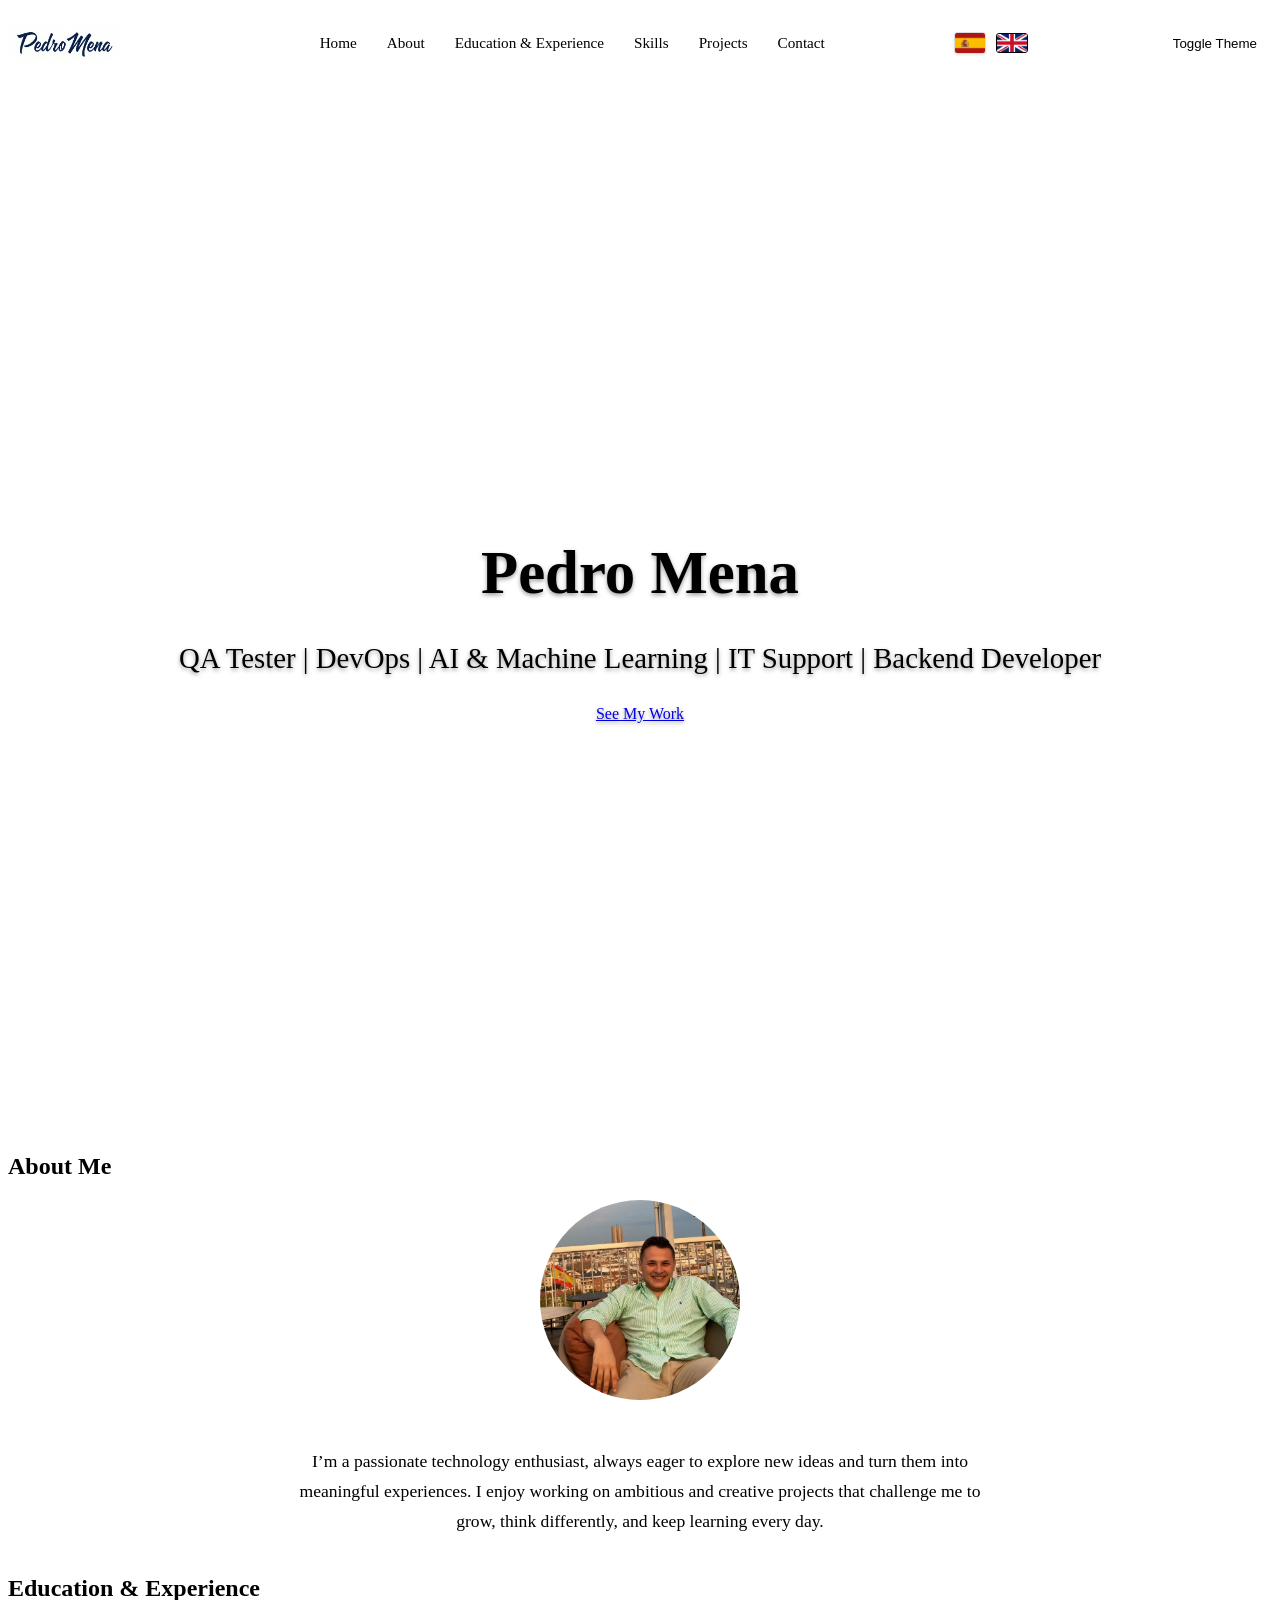
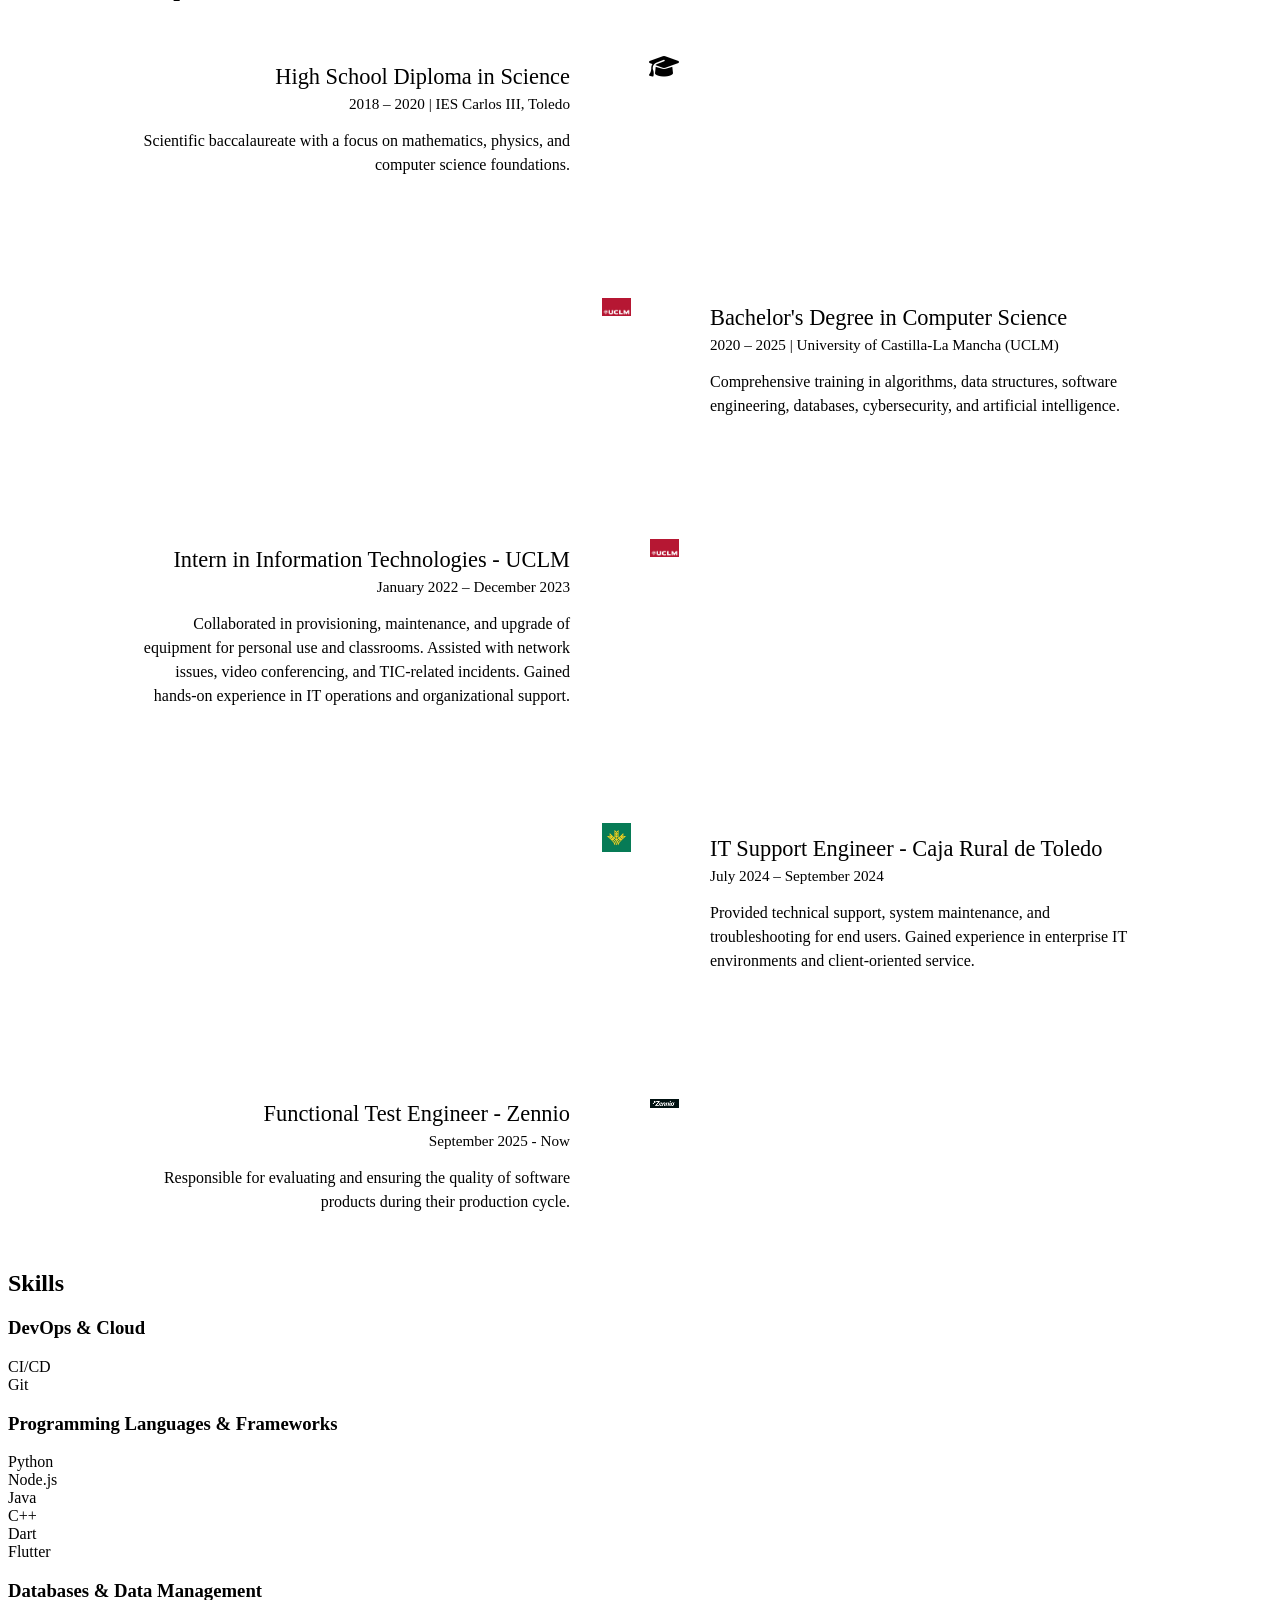
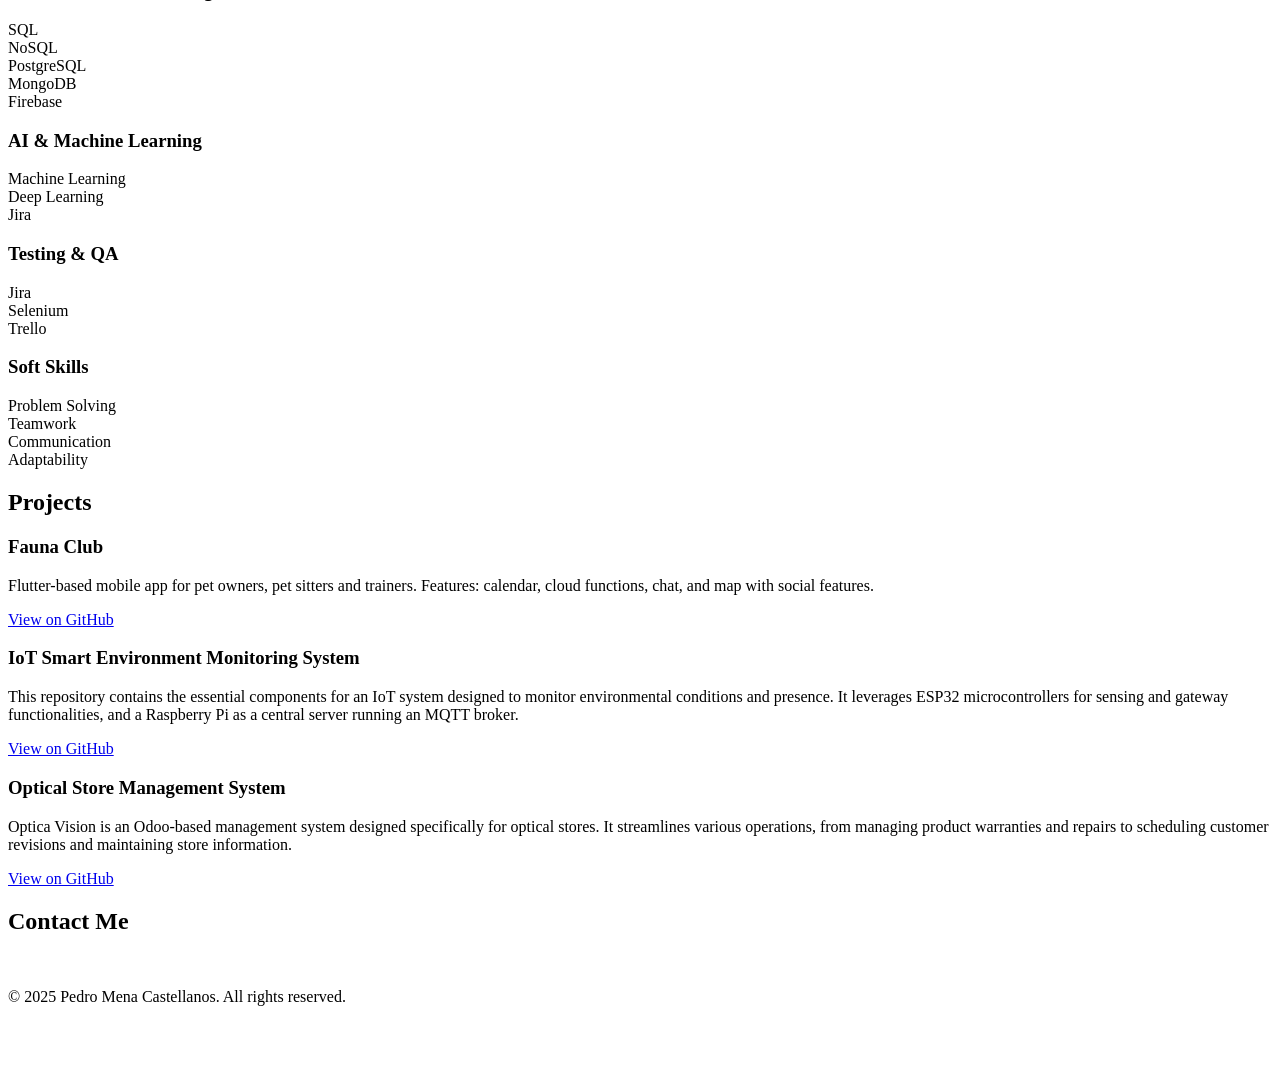
==== commit f498a236: "Updating education" ====
--- a/index.html
+++ b/index.html
@@ -16,8 +16,11 @@
     <header>
         <div class="container">
             <div class="logo">
-            <img src="images/name.jpg" alt="Pedro Mena Logo" class="logo-img">
+                <img src="images/name.jpg" alt="Pedro Mena Logo" class="logo-img">
             </div>
+            <button class="menu-toggle" aria-label="Toggle navigation">
+                <i class="fas fa-bars"></i>
+            </button>
             <nav class="navbar">
                 <ul>
                     <li><a href="#home" data-lang-key="navHome">Home</a></li>
@@ -32,6 +35,7 @@
                 <img src="images/flag_spain.png" alt="Bandera de España" class="flag-icon" data-lang="es">
                 <img src="images/flag_uk.png" alt="Bandera de Reino Unido" class="flag-icon active-lang" data-lang="en">
             </div>
+            <button class="theme-toggle-btn" onclick="toggleTheme()">Toggle Theme</button>
         </div>
     </header>
 
@@ -56,23 +60,28 @@
     <div class="timeline">
         <div class="timeline-item" data-aos="fade-right" data-topic="education">
             <h3>High School Diploma in Science</h3>
-            <span>2018 – 2020 | IES Carlos III, Toledo</span>
-            <p>Scientific baccalaureate with a focus on mathematics, physics, and computer science foundations.</p>
+            <span data-lang-key="hsDiplomaDate">2018 – 2020 | IES Carlos III, Toledo</span>
+            <p data-lang-key="hsDiplomaDesc">Scientific baccalaureate with a focus on mathematics, physics, and computer science foundations.</p>
         </div>
         <div class="timeline-item" data-aos="fade-left" data-topic="uclm">
-            <h3>Bachelor's Degree in Computer Science</h3>
-            <span>2020 – 2025 | University of Castilla-La Mancha (UCLM)</span>
-            <p>Comprehensive training in algorithms, data structures, software engineering, databases, cybersecurity, and artificial intelligence.</p>
+            <h3 data-lang-key="bachelorDegreeTitle">Bachelor's Degree in Computer Science</h3>
+            <span data-lang-key="bachelorDegreeDate">2020 – 2025 | University of Castilla-La Mancha (UCLM)</span>
+            <p data-lang-key="bachelorDegreeDesc">Comprehensive training in algorithms, data structures, software engineering, databases, cybersecurity, and artificial intelligence.</p>
         </div>
         <div class="timeline-item" data-aos="fade-right" data-topic="uclm">
-            <h3>Intern in Information Technologies - UCLM</h3>
-            <span>January 2022 – December 2023</span>
-            <p>Collaborated in provisioning, maintenance, and upgrade of equipment for personal use and classrooms. Assisted with network issues, video conferencing, and TIC-related incidents. Gained hands-on experience in IT operations and organizational support.</p>
+            <h3 data-lang-key="uclmInternTitle">Intern in Information Technologies - UCLM</h3>
+            <span data-lang-key="uclmInternDate">January 2022 – December 2023</span>
+            <p data-lang-key="uclmInternDesc">Collaborated in provisioning, maintenance, and upgrade of equipment for personal use and classrooms. Assisted with network issues, video conferencing, and TIC-related incidents. Gained hands-on experience in IT operations and organizational support.</p>
         </div>
         <div class="timeline-item" data-aos="fade-left" data-topic="cajarural">
-            <h3>IT Support Engineer - Caja Rural de Toledo</h3>
-            <span>July 2024 – September 2024</span>
-            <p>Provided technical support, system maintenance, and troubleshooting for end users. Gained experience in enterprise IT environments and client-oriented service.</p>
+            <h3 data-lang-key="cajaRuralTitle">IT Support Engineer - Caja Rural de Toledo</h3>
+            <span data-lang-key="cajaRuralDate">July 2024 – September 2024</span>
+            <p data-lang-key="cajaRuralDesc">Provided technical support, system maintenance, and troubleshooting for end users. Gained experience in enterprise IT environments and client-oriented service.</p>
+        </div>
+        <div class="timeline-item" data-aos="fade-right" data-topic="zennio">
+            <h3 data-lang-key="zennioTitle">Functional Test Engineer - Zennio</h3>
+            <span data-lang-key="zennioDate">September 2025 - Now</span>
+            <p data-lang-key="zennioDesc">Responsible for evaluating and ensuring the quality of software products during their production cycle.</p>
         </div>
     </div>
 </section>
--- a/css/style.css
+++ b/css/style.css
@@ -1,112 +1,3 @@
-/* --- RESET Y FUENTES --- */
-* {
-    margin: 0;
-    padding: 0;
-    box-sizing: border-box;
-}
-
-body {
-    font-family: 'Roboto', sans-serif;
-    background-color: #ffffff; /* Fondo blanco predeterminado */
-    color: #333;
-    line-height: 1.6;
-    scroll-behavior: smooth;
-    transition: background-color 0.5s ease, color 0.5s ease;
-}
-
-/* --- COLORES TEMÁTICOS --- */
-:root {
-    --primary-color: #3f51b5; /* Azul índigo (similar al de Pablo) */
-    --secondary-color: #ff4081; /* Rosa vibrante (acento) */
-    --text-color: #333;
-    --light-gray: #f4f4f4; /* Gris claro para secciones alternas */
-    --dark-gray: #555;
-    --white: #ffffff;
-    --shadow-light: rgba(0, 0, 0, 0.08);
-    --shadow-medium: rgba(0, 0, 0, 0.15);
-
-    /* Nuevas variables para el degradado del Home Section */
-    --home-gradient-start: #000000; /* Negro puro */
-    --home-gradient-end-primary: #3f51b5; /* Azul del tema principal */
-    --home-gradient-end-secondary: #ff4081; /* Rosa del tema principal */
-}
-
-body.green-theme {
-    --primary-color: #4CAF50; /* Verde más brillante */
-    --secondary-color: #FFC107; /* Amarillo para acento */
-    --text-color: #212121;
-    --light-gray: #e8f5e9; /* Verde claro para secciones */
-    --dark-gray: #424242;
-    --white: #ffffff;
-    --shadow-light: rgba(0, 0, 0, 0.08);
-    --shadow-medium: rgba(0, 0, 0, 0.15);
-
-    /* Nuevas variables para el degradado del Home Section en tema verde */
-    --home-gradient-start: #000000; /* Negro puro */
-    --home-gradient-end-primary: #4CAF50; /* Verde del tema verde */
-    --home-gradient-end-secondary: #FFC107; /* Amarillo del tema verde */
-}
-
-/* --- ESTILOS GENERALES --- */
-.container {
-    max-width: 1200px;
-    margin: 0 auto;
-    padding: 0 20px;
-}
-
-.section {
-    padding: 80px 0;
-    text-align: center;
-    overflow: hidden; /* Para animaciones AOS */
-}
-
-.section.bg-light-gray {
-    background-color: var(--light-gray);
-}
-
-h1, h2, h3 {
-    color: var(--primary-color);
-    margin-bottom: 20px;
-}
-
-h2 {
-    font-size: 2.8em;
-    margin-bottom: 50px;
-    position: relative;
-    display: inline-block;
-    font-weight: 700;
-}
-
-h2::after {
-    content: '';
-    position: absolute;
-    left: 50%;
-    bottom: -15px;
-    transform: translateX(-50%);
-    width: 70px;
-    height: 4px;
-    background-color: var(--secondary-color);
-    border-radius: 2px;
-}
-
-.btn {
-    display: inline-block;
-    background-color: var(--primary-color);
-    color: var(--white);
-    padding: 12px 25px;
-    border-radius: 5px;
-    text-decoration: none;
-    font-weight: 500;
-    transition: background-color 0.3s ease, transform 0.2s ease;
-    box-shadow: 0 4px 8px var(--shadow-light);
-}
-
-.btn:hover {
-    background-color: var(--secondary-color);
-    transform: translateY(-3px);
-    box-shadow: 0 6px 12px var(--shadow-medium);
-}
-
 /* --- HEADER --- */
 header {
     background-color: var(--white);
@@ -129,16 +20,28 @@
     color: var(--primary-color);
 }
 
-/* Estilo para la imagen del logo */
+/* Styling for the logo image */
 .logo-img {
-    height: 40px; /* Ajusta la altura de tu logo aquí */
-    width: auto; /* Mantiene la proporción de la imagen */
-    vertical-align: middle; /* Alinea verticalmente con el texto si hubiera */
+    height: 40px; /* Adjust your logo's height here */
+    width: auto; /* Maintains image aspect ratio */
+    vertical-align: middle; /* Vertically aligns with text if present */
+}
+
+/* 🆕 NEW: Hamburger menu toggle button */
+.menu-toggle {
+    display: none; /* Hidden by default on larger screens */
+    font-size: 2em; /* Icon size */
+    cursor: pointer;
+    color: var(--primary-color);
+    background: none;
+    border: none;
+    padding: 0;
+    z-index: 1100; /* Ensures it's above the navbar when expanded */
 }
 
 .navbar ul {
     list-style: none;
-    display: flex;
+    display: flex; /* Makes navigation bar items display inline */
 }
 
 .navbar li {
@@ -173,7 +76,7 @@
     width: 100%;
 }
 
-/* --- TEMA DINÁMICO BOTÓN --- */
+/* --- DYNAMIC THEME BUTTON --- */
 .theme-toggle-btn {
     background-color: var(--secondary-color);
     color: var(--white);
@@ -220,16 +123,16 @@
 
 /* --- HOME SECTION --- */
 .home-section {
-    padding: 120px 0; /* Más padding para centrar */
+    padding: 120px 0; /* More padding for centering */
     display: flex;
     align-items: center;
     justify-content: center;
-    min-height: calc(100vh - 85px); /* Ajuste para el header */
-    color: var(--white); /* Texto blanco para el fondo oscuro */
-    text-shadow: 0 2px 4px rgba(0,0,0,0.4); /* Sombra para mejor legibilidad */
-    /* Degradado de fondo */
+    min-height: calc(100vh - 85px); /* Adjustment for header */
+    color: var(--white); /* White text for dark background */
+    text-shadow: 0 2px 4px rgba(0,0,0,0.4); /* Shadow for better readability */
+    /* Background gradient */
     background: linear-gradient(to right, var(--home-gradient-start) 0%, var(--home-gradient-end-primary) 70%, var(--home-gradient-end-secondary) 100%);
-    transition: background 0.5s ease; /* Transición para el cambio de tema */
+    transition: background 0.5s ease; /* Transition for theme change */
 }
 
 .home-content {
@@ -242,18 +145,18 @@
 .home-content h1 {
     font-size: 3.8em;
     margin-bottom: 10px;
-    color: var(--white); /* Color blanco para el h1 en fondo oscuro */
+    color: var(--white); /* White color for h1 on dark background */
     font-weight: 700;
 }
 
 .home-content h2 {
     font-size: 1.8em;
-    color: var(--white); /* Color blanco para el h2 en fondo oscuro */
+    color: var(--white); /* White color for h2 on dark background */
     margin-bottom: 20px; /* Adjusted: Reduced from 40px to 20px to bring button closer */
     font-weight: 300;
 }
 
-.home-content h2::after { /* Eliminar el underline del h2 en home */
+.home-content h2::after { /* Remove underline from h2 in home section */
     display: none;
 }
 
@@ -323,7 +226,7 @@
     margin-bottom: 0;
 }
 
-/* --- Izquierda (odd) --- */
+/* --- Left (odd) --- */
 .timeline-item:nth-child(odd) {
     float: left;
     clear: both;
@@ -331,7 +234,7 @@
     text-align: right;
 }
 
-/* --- Derecha (even) --- */
+/* --- Right (even) --- */
 .timeline-item:nth-child(even) {
     float: right;
     clear: both;
@@ -339,7 +242,7 @@
     text-align: left;
 }
 
-/* --- CÍRCULO CENTRAL CON IMAGEN O ICONO --- */
+/* --- CENTRAL CIRCLE WITH IMAGE OR ICON --- */
 .timeline-item::before {
     content: '';
     position: absolute;
@@ -363,39 +266,45 @@
     z-index: 3;
 }
 
-/* --- Posición del círculo izquierda (odd) --- */
+/* --- Circle position left (odd) --- */
 .timeline-item:nth-child(odd)::before {
     right: -24px;
     transform: translateX(50%);
 }
 
-/* --- Posición del círculo derecha (even) --- */
+/* --- Circle position right (even) --- */
 .timeline-item:nth-child(even)::before {
     left: -24px;
     transform: translateX(-50%);
 }
 
-/* --- Personalización por tipo de item usando data-topic --- */
-
-/* Ícono para Educación (usa Font Awesome) */
+/* --- Customization by item type using data-topic --- */
+
+/* Icon for Education (uses Font Awesome) */
 .timeline-item[data-topic="education"]::before {
-    content: "\f19d"; /* Ícono de gorro de graduación */
-    background: var(--white); /* Asegura fondo blanco */
-}
-
-/* Imagen como fondo para UCLM */
+    content: "\f19d"; /* Graduation cap icon */
+    background: var(--white); /* Ensure white background */
+}
+
+/* Image as background for UCLM */
 .timeline-item[data-topic="uclm"]::before {
     content: '';
     background-image: url('../images/uclm.png');
 }
 
-/* Imagen como fondo para Caja Rural */
+/* Image as background for Caja Rural */
 .timeline-item[data-topic="cajarural"]::before {
     content: '';
     background-image: url('../images/cajarural.jpg');
 }
 
-/* --- CONTENIDO DEL ITEM --- */
+/* Image as background for Zennio */
+.timeline-item[data-topic="zennio"]::before {
+    content: '';
+    background-image: url('../images/zennio.png');
+}
+
+/* --- ITEM CONTENT --- */
 
 .timeline-item h3 {
     font-size: 1.4em;
@@ -418,29 +327,92 @@
 }
 
 
-/* --- MEDIA QUERIES (Responsividad) --- */
+/* --- MEDIA QUERIES (Responsiveness) --- */
 @media (max-width: 768px) {
+    /* 🆕 MODIFIED: Header container adjustments on small screens */
+    header .container {
+        flex-direction: row; /* Keep logo, toggle, and flags in a row */
+        justify-content: space-between; /* Space them out */
+        padding: 10px 20px; /* Padding for header on mobile */
+    }
+
+    /* 🆕 NEW: Show hamburger button and hide regular navbar */
+    .menu-toggle {
+        display: block; /* Show hamburger icon */
+    }
+
+    .navbar {
+        /* Hide navigation by default on mobile and prepare for expansion */
+        display: none; /* Initially hidden */
+        flex-direction: column; /* Stack items vertically */
+        width: 100%;
+        position: absolute;
+        top: 60px; /* Adjust this if your header has a different height */
+        left: 0;
+        background-color: var(--white);
+        box-shadow: 0 5px 15px var(--shadow-light);
+        padding: 20px 0;
+        z-index: 999;
+        overflow: hidden; /* Important for height animation */
+        max-height: 0; /* Hide menu initially with max-height of 0 */
+        transition: max-height 0.3s ease-out; /* Smooth open animation */
+    }
+
+    .navbar.active {
+        display: flex; /* Becomes visible when active */
+        max-height: 300px; /* Sufficient height to show all items. Adjust if needed. */
+    }
+
+    .navbar ul {
+        flex-direction: column;
+        width: 100%;
+        align-items: center; /* Center menu items in vertical mode */
+        margin-top: 0; /* Reset top margin */
+    }
+
+    .navbar li {
+        margin: 15px 0; /* Vertical space between menu items */
+        width: 100%;
+        text-align: center;
+    }
+
+    .navbar a {
+        font-size: 1.1em; /* Slightly larger for easier tapping on mobile */
+        padding: 10px 0;
+        display: block; /* Makes the clickable area larger */
+    }
+
+    .navbar a::after { /* Adjust underline position to center on mobile */
+        left: 50%;
+        transform: translateX(-50%);
+    }
+    .navbar a:hover::after {
+        width: 60%; /* Underline width on hover for mobile */
+    }
+
+    .theme-toggle-btn {
+        margin-top: 0; /* Reset top margin, as it won't be below the navbar */
+    }
+
     .timeline {
-        max-width: 100%; /* Ocupa todo el ancho disponible */
-        padding: 0 20px; /* Añade padding a los lados */
-    }
-
-    /* En pantallas pequeñas, volvemos a una sola columna a la izquierda */
+        max-width: 100%;
+        padding: 0 20px;
+    }
+
     .timeline::after {
-        left: 30px; /* Mueve la línea a la izquierda */
-        transform: none; /* Elimina la transformación */
+        left: 30px;
+        transform: none;
     }
 
     .timeline-item {
-        width: 100%; /* Ocupa todo el ancho */
-        padding-left: 50px; /* Padding para el contenido */
-        padding-right: 0; /* Elimina padding derecho */
-        text-align: left; /* Alinea todo a la izquierda */
-        float: none; /* Elimina el float */
-        clear: both; /* Limpia el float */
-    }
-
-    /* Reset para ítems pares para que se comporten como impares en móvil */
+        width: 100%;
+        padding-left: 50px;
+        padding-right: 0;
+        text-align: left;
+        float: none;
+        clear: both;
+    }
+
     .timeline-item:nth-child(even) {
         left: 0;
         padding-left: 50px;
@@ -449,227 +421,17 @@
         clear: both;
     }
 
-    /* Posición del círculo para todos los ítems en móvil */
     .timeline-item::before {
-        left: 21px; /* Posiciona el círculo junto a la línea */
-        right: auto; /* Desactiva la propiedad right */
-        transform: none; /* Elimina la transformación */
-    }
-
-    /* Posición de la IMAGEN para todos los ítems en móvil */
-    .timeline-item::after {
-        left: 21px; /* Posiciona la imagen junto a la línea, igual que el círculo */
+        left: 21px;
         right: auto;
         transform: none;
-        top: 25px; /* Asegura que la imagen esté alineada con el círculo en móvil también */
-    }
-}
-
-/* --- SKILLS SECTION (Agrupada) --- */
-.skills-categories {
-    display: grid;
-    grid-template-columns: repeat(auto-fit, minmax(300px, 1fr)); /* 1, 2 o 3 columnas dependiendo del espacio */
-    gap: 30px;
-    max-width: 1200px;
-    margin: 40px auto 0 auto;
-    text-align: left; /* Alinea el texto de los títulos de categoría */
-}
-
-.skill-category {
-    background-color: var(--white);
-    padding: 30px;
-    border-radius: 10px;
-    box-shadow: 0 5px 15px var(--shadow-light);
-    transition: transform 0.3s ease, box-shadow 0.3s ease;
-    display: flex;
-    flex-direction: column; /* Organiza título y grid de skills verticalmente */
-}
-
-.skill-category:hover {
-    transform: translateY(-8px);
-    box-shadow: 0 10px 25px var(--shadow-medium);
-}
-
-.skill-category h3 {
-    font-size: 1.8em;
-    color: var(--primary-color);
-    margin-bottom: 25px;
-    font-weight: 600;
-    text-align: center; /* Centra el título de la categoría */
-}
-
-.skills-grid { /* Este es el grid DENTRO de cada categoría */
-    display: grid;
-    grid-template-columns: repeat(auto-fit, minmax(100px, 1fr)); /* Skills más pequeñas */
-    gap: 10px;
-    width: 100%; /* Ocupa el 100% del contenedor de la categoría */
-}
-
-.skill {
-    background-color: var(--light-gray); /* Fondo más suave para las skills individuales */
-    color: var(--dark-gray);
-    padding: 10px 15px;
-    border-radius: 5px; /* Bordes menos redondeados */
-    font-weight: 400; /* Fuente más ligera */
-    font-size: 1em;
-    box-shadow: 0 2px 5px rgba(0, 0, 0, 0.05); /* Sombra más sutil */
-    transition: transform 0.2s ease, background-color 0.2s ease, color 0.2s ease;
-    display: flex;
-    align-items: center;
-    justify-content: center;
-    min-height: 50px; /* Un poco más pequeños */
-    text-align: center;
-}
-
-.skill:hover {
-    transform: translateY(-3px);
-    background-color: var(--primary-color); /* Hover a primary-color */
-    color: var(--white);
-    box-shadow: 0 4px 8px var(--shadow-light);
-}
-
-/* --- PROJECTS SECTION --- */
-.projects-grid {
-    display: grid;
-    grid-template-columns: repeat(auto-fit, minmax(300px, 1fr));
-    gap: 30px;
-    margin-top: 40px;
-    text-align: left;
-}
-
-.project-item {
-    background-color: var(--white);
-    padding: 30px;
-    border-radius: 10px;
-    box-shadow: 0 5px 15px var(--shadow-light);
-    transition: transform 0.3s ease, box-shadow 0.3s ease;
-    display: flex;
-    flex-direction: column;
-    justify-content: space-between; /* Para que el botón esté abajo */
-}
-
-.project-item:hover {
-    transform: translateY(-8px);
-    box-shadow: 0 10px 25px var(--shadow-medium);
-}
-
-.project-item h3 {
-    font-size: 1.6em;
-    color: var(--primary-color);
-    margin-bottom: 15px;
-}
-
-.project-item p {
-    font-size: 1em;
-    line-height: 1.6;
-    color: var(--dark-gray);
-    margin-bottom: 20px;
-    flex-grow: 1; /* Para que ocupe el espacio disponible */
-}
-
-.project-link {
-    display: inline-block;
-    background-color: var(--secondary-color);
-    color: var(--white);
-    padding: 10px 20px;
-    border-radius: 5px;
-    text-decoration: none;
-    font-weight: 500;
-    transition: background-color 0.3s ease, transform 0.2s ease;
-    align-self: flex-start; /* Alinea el botón a la izquierda */
-    box-shadow: 0 2px 5px var(--shadow-light);
-}
-
-.project-link:hover {
-    background-color: var(--primary-color);
-    transform: translateY(-2px);
-    box-shadow: 0 4px 10px var(--shadow-medium);
-}
-
-/* --- CONTACT SECTION --- */
-#contact-form {
-    display: flex;
-    flex-direction: column;
-    gap: 20px;
-    max-width: 600px;
-    margin: 40px auto 0 auto;
-    padding: 40px;
-    background-color: var(--white);
-    border-radius: 10px;
-    box-shadow: 0 5px 20px var(--shadow-light);
-}
-
-#contact-form input,
-#contact-form textarea {
-    padding: 15px;
-    border: 1px solid #ddd;
-    border-radius: 8px;
-    font-size: 1em;
-    color: var(--text-color);
-    background-color: var(--light-gray);
-    transition: border-color 0.3s ease, box-shadow 0.3s ease;
-}
-
-#contact-form input:focus,
-#contact-form textarea:focus {
-    border-color: var(--primary-color);
-    outline: none;
-    box-shadow: 0 0 0 3px rgba(var(--primary-color), 0.2);
-    background-color: var(--white);
-}
-
-#contact-form textarea {
-    min-height: 150px;
-    resize: vertical;
-}
-
-#contact-form button {
-    background-color: var(--primary-color);
-    color: var(--white);
-    padding: 15px 30px;
-    border: none;
-    border-radius: 8px;
-    font-size: 1.1em;
-    font-weight: 600;
-    cursor: pointer;
-    transition: background-color 0.3s ease, transform 0.2s ease, box-shadow 0.3s ease;
-    box-shadow: 0 4px 8px var(--shadow-light);
-}
-
-#contact-form button:hover {
-    background-color: var(--secondary-color);
-    transform: translateY(-3px);
-    box-shadow: 0 6px 12px var(--shadow-medium);
-}
-
-/* --- FOOTER --- */
-footer {
-    background-color: var(--primary-color);
-    color: var(--white);
-    text-align: center;
-    padding: 25px 0;
-    font-size: 0.9em;
-}
-
-/* --- MEDIA QUERIES --- */
-@media (max-width: 768px) {
-    header .container {
-        flex-direction: column;
-        text-align: center;
-    }
-
-    .navbar ul {
-        flex-direction: column;
-        margin-top: 20px;
-        align-items: center;
-    }
-
-    .navbar li {
-        margin: 10px 0;
-    }
-
-    .theme-toggle-btn {
-        margin-top: 20px;
+    }
+
+    .timeline-item::after {
+        left: 21px;
+        right: auto;
+        transform: none;
+        top: 25px;
     }
 
     .home-section {
@@ -692,21 +454,13 @@
         padding: 60px 0;
     }
 
-    .timeline {
-        padding-left: 20px;
-    }
-
-    .timeline-item::before {
-        left: -18px;
-    }
-
-    .skills-categories { /* Grid de 1 columna para categorías en móvil */
+    .skills-categories {
         grid-template-columns: 1fr;
         padding: 0 20px;
     }
 
     .projects-grid {
-        grid-template-columns: 1fr; /* Una columna en móviles */
+        grid-template-columns: 1fr;
         padding: 0 20px;
     }
 
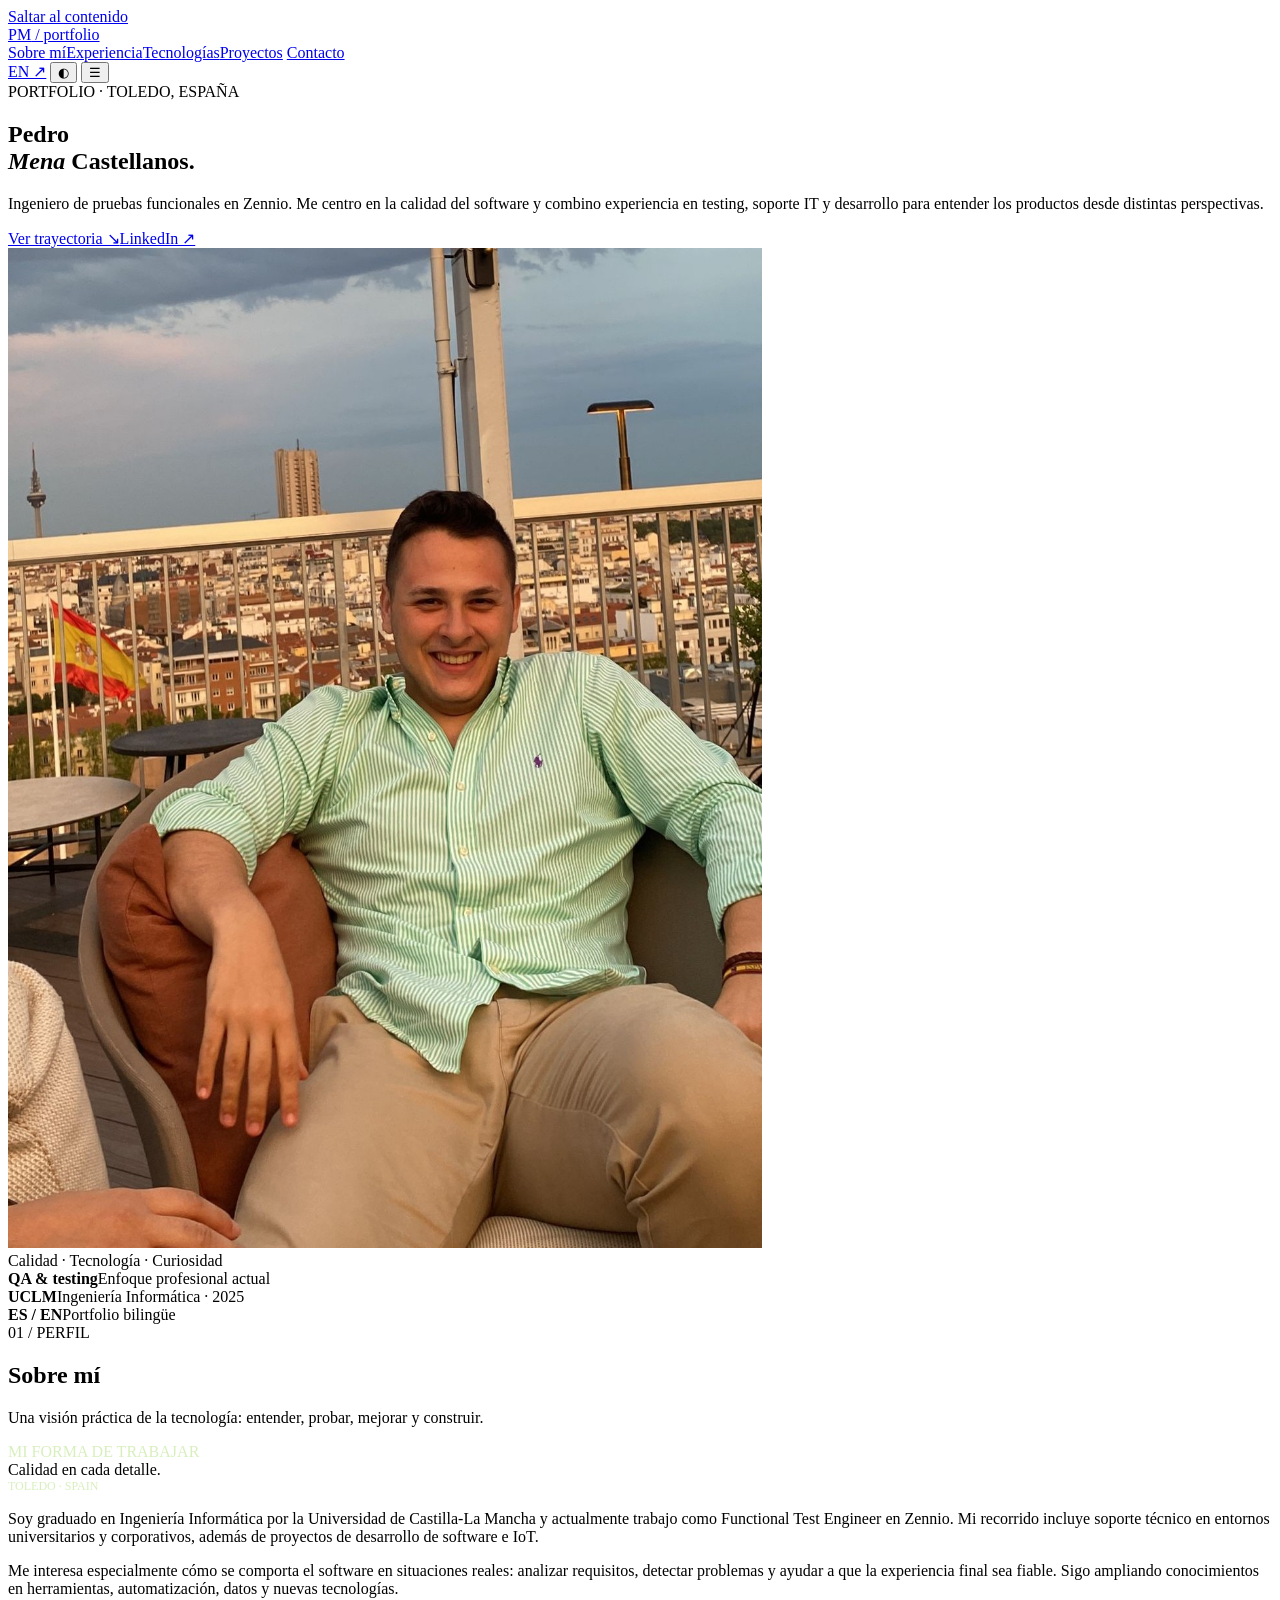
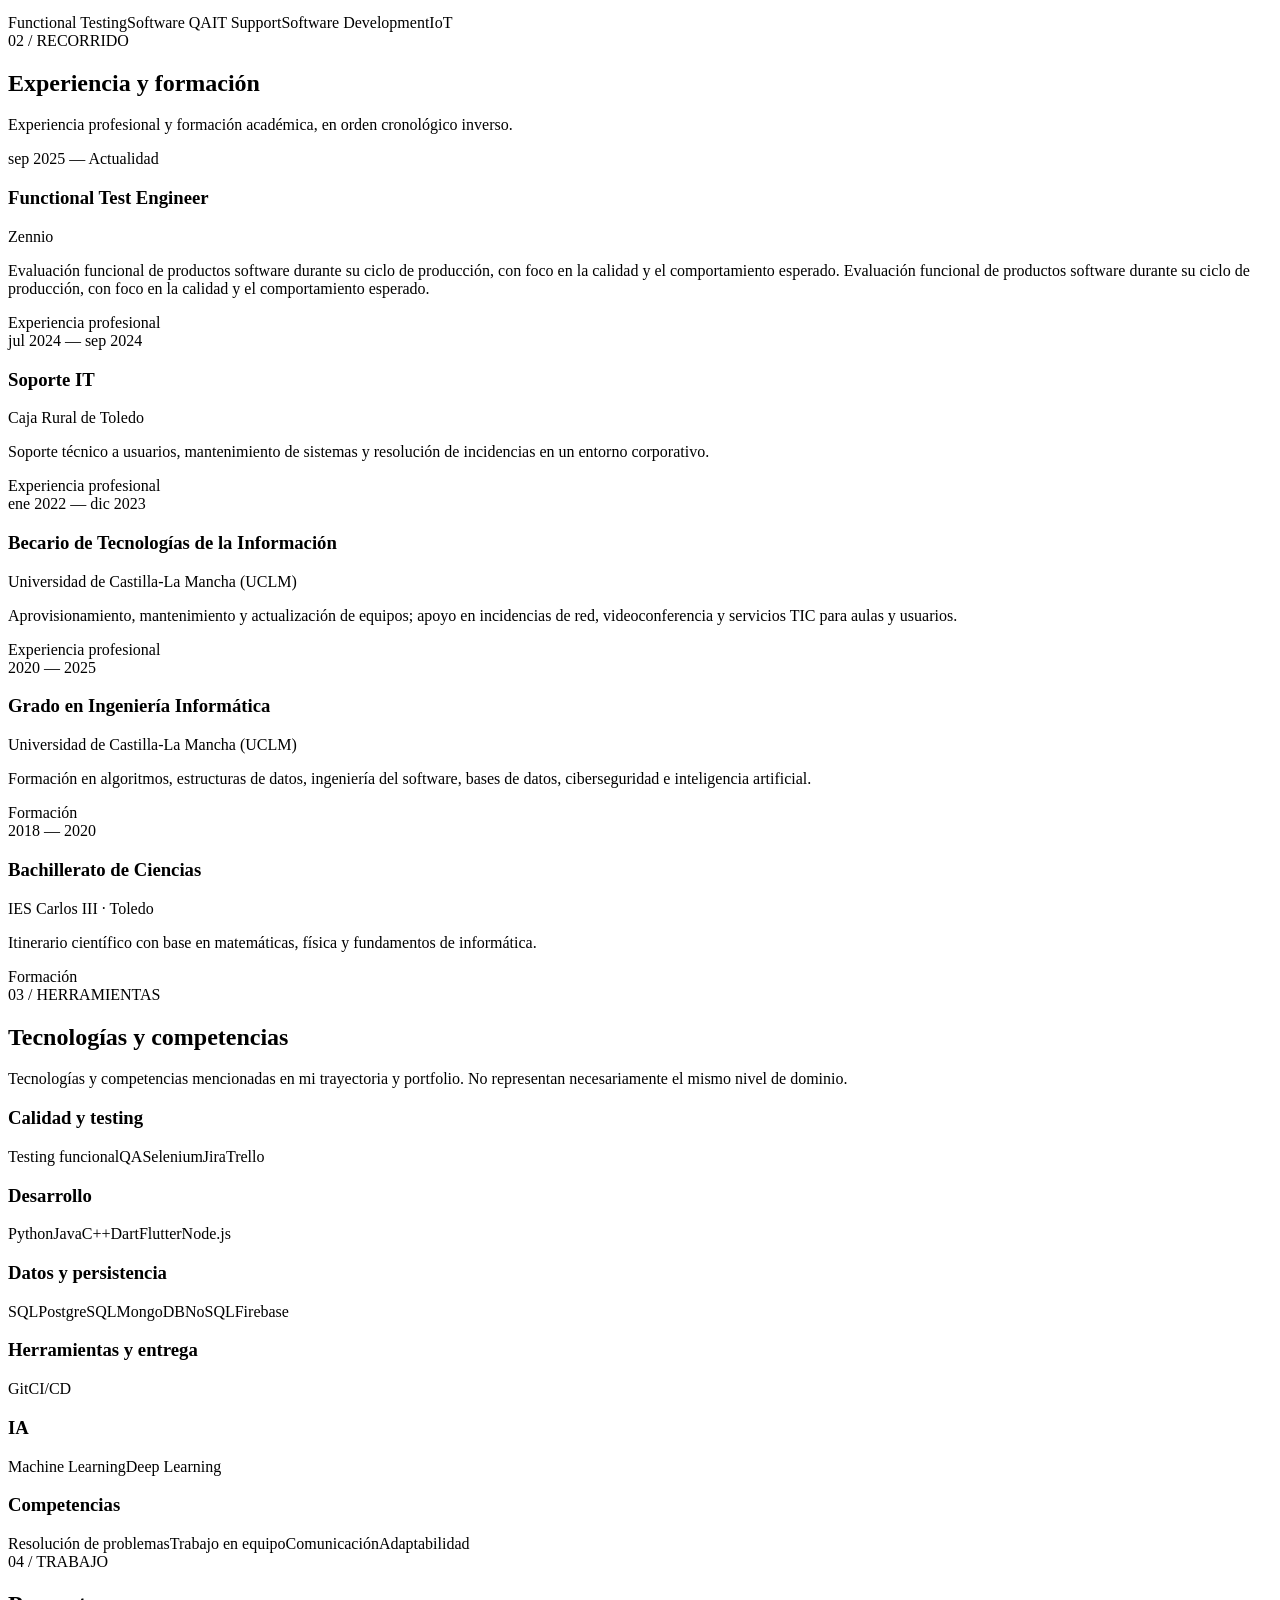
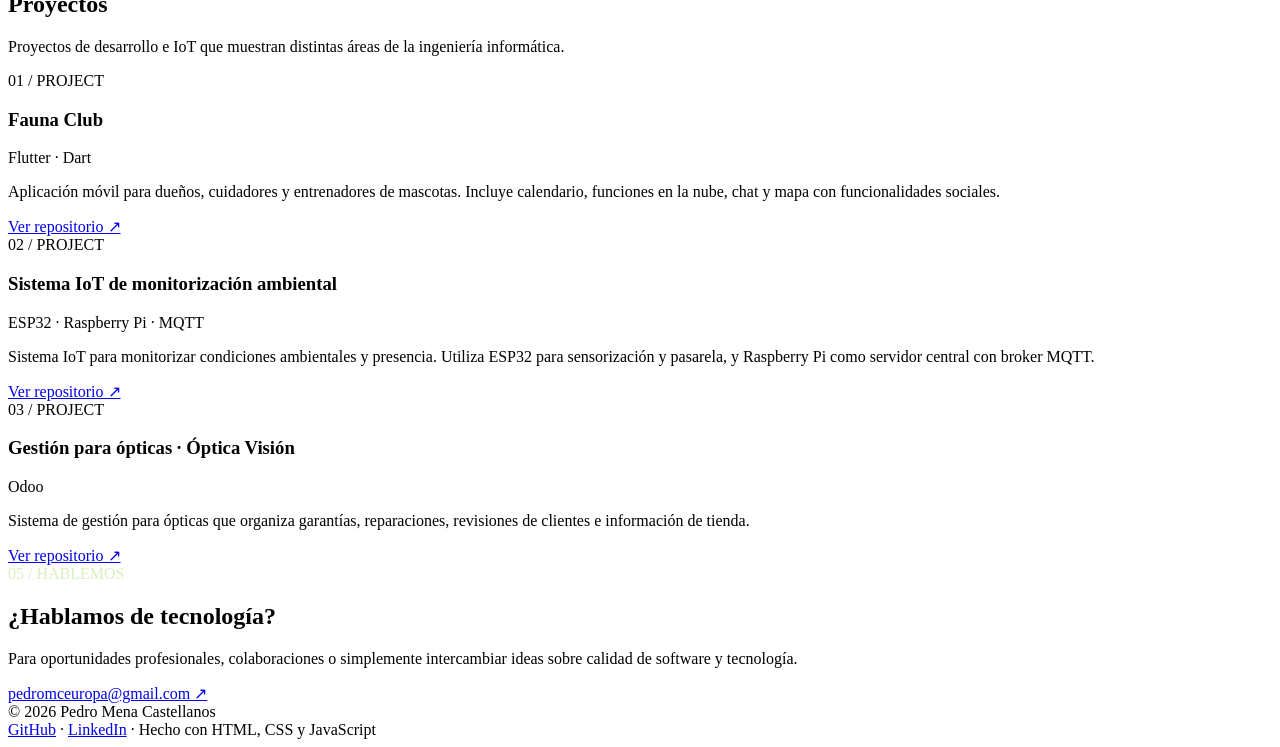
==== commit 12c938e7: "Add files via upload Signed-off-by: Pedro Mena <73611314+pedromc11@users.noreply.github.com>" ====
--- a/index.html
+++ b/index.html
@@ -1,196 +1,70 @@
-<!DOCTYPE html>
-<html lang="en">
-<head>
-    <meta charset="UTF-8" />
-    <meta name="viewport" content="width=device-width, initial-scale=1.0" />
-    <title data-lang-key="metaTitle">Pedro Mena Portfolio</title>
-    <meta name="description" content="Pedro Mena Portfolio - QA Tester, DevOps, AI & Machine Learning, IT Support, Backend Developer. Explore my projects and experiences."/>
-    <link rel="stylesheet" href="css/style.css" />
-    <link rel="preconnect" href="https://fonts.googleapis.com">
-    <link rel="preconnect" href="https://fonts.gstatic.com" crossorigin>
-    <link href="https://fonts.googleapis.com/css2?family=Roboto:wght@300;400;700&display=swap" rel="stylesheet">
-    <link href="https://cdn.jsdelivr.net/npm/aos@2.3.4/dist/aos.css" rel="stylesheet" />
-    <link rel="stylesheet" href="https://cdnjs.cloudflare.com/ajax/libs/font-awesome/6.4.0/css/all.min.css">
-</head>
-<body>
-    <header>
-        <div class="container">
-            <div class="logo">
-                <img src="images/name.jpg" alt="Pedro Mena Logo" class="logo-img">
-            </div>
-            <button class="menu-toggle" aria-label="Toggle navigation">
-                <i class="fas fa-bars"></i>
-            </button>
-            <nav class="navbar">
-                <ul>
-                    <li><a href="#home" data-lang-key="navHome">Home</a></li>
-                    <li><a href="#about" data-lang-key="navAbout">About</a></li>
-                    <li><a href="#education" data-lang-key="navEducation">Education & Experience</a></li>
-                    <li><a href="#skills" data-lang-key="navSkills">Skills</a></li>
-                    <li><a href="#projects" data-lang-key="navProjects">Projects</a></li>
-                    <li><a href="#contact" data-lang-key="navContact">Contact</a></li>
-                </ul>
-            </nav>
-            <div class="language-selector">
-                <img src="images/flag_spain.png" alt="Bandera de España" class="flag-icon" data-lang="es">
-                <img src="images/flag_uk.png" alt="Bandera de Reino Unido" class="flag-icon active-lang" data-lang="en">
-            </div>
-            <button class="theme-toggle-btn" onclick="toggleTheme()">Toggle Theme</button>
-        </div>
-    </header>
-
-    <section id="home" class="section home-section">
-        <div class="home-content">
-            <h1 data-lang-key="homeName">Pedro Mena</h1>
-            <h2 data-lang-key="homeTitle">QA Tester | DevOps | AI & Machine Learning | IT Support | Backend Developer</h2>
-            <a href="https://github.com/pedromc11" class="btn" target="_blank" data-lang-key="homeButton">See My Work</a>
-        </div>
-    </section>
-
-    <section id="about" class="section">
-        <h2 data-lang-key="aboutTitle">About Me</h2>
-        <div class="profile" data-aos="fade-up">
-            <img src="images/profile.jpg" alt="Portrait of Pedro Mena, a passionate technology enthusiast" class="profile-img" />
-            <p data-lang-key="aboutText">I’m a passionate technology enthusiast, always eager to explore new ideas and turn them into meaningful experiences. I enjoy working on ambitious and creative projects that challenge me to grow, think differently, and keep learning every day.</p>
-        </div>
-    </section>
-
-    <section id="education" class="section bg-light-gray">
-    <h2 data-lang-key="educationTitle">Education & Experience</h2>
-    <div class="timeline">
-        <div class="timeline-item" data-aos="fade-right" data-topic="education">
-            <h3>High School Diploma in Science</h3>
-            <span data-lang-key="hsDiplomaDate">2018 – 2020 | IES Carlos III, Toledo</span>
-            <p data-lang-key="hsDiplomaDesc">Scientific baccalaureate with a focus on mathematics, physics, and computer science foundations.</p>
-        </div>
-        <div class="timeline-item" data-aos="fade-left" data-topic="uclm">
-            <h3 data-lang-key="bachelorDegreeTitle">Bachelor's Degree in Computer Science</h3>
-            <span data-lang-key="bachelorDegreeDate">2020 – 2025 | University of Castilla-La Mancha (UCLM)</span>
-            <p data-lang-key="bachelorDegreeDesc">Comprehensive training in algorithms, data structures, software engineering, databases, cybersecurity, and artificial intelligence.</p>
-        </div>
-        <div class="timeline-item" data-aos="fade-right" data-topic="uclm">
-            <h3 data-lang-key="uclmInternTitle">Intern in Information Technologies - UCLM</h3>
-            <span data-lang-key="uclmInternDate">January 2022 – December 2023</span>
-            <p data-lang-key="uclmInternDesc">Collaborated in provisioning, maintenance, and upgrade of equipment for personal use and classrooms. Assisted with network issues, video conferencing, and TIC-related incidents. Gained hands-on experience in IT operations and organizational support.</p>
-        </div>
-        <div class="timeline-item" data-aos="fade-left" data-topic="cajarural">
-            <h3 data-lang-key="cajaRuralTitle">IT Support Engineer - Caja Rural de Toledo</h3>
-            <span data-lang-key="cajaRuralDate">July 2024 – September 2024</span>
-            <p data-lang-key="cajaRuralDesc">Provided technical support, system maintenance, and troubleshooting for end users. Gained experience in enterprise IT environments and client-oriented service.</p>
-        </div>
-        <div class="timeline-item" data-aos="fade-right" data-topic="zennio">
-            <h3 data-lang-key="zennioTitle">Functional Test Engineer - Zennio</h3>
-            <span data-lang-key="zennioDate">September 2025 - Now</span>
-            <p data-lang-key="zennioDesc">Responsible for evaluating and ensuring the quality of software products during their production cycle.</p>
-        </div>
-    </div>
-</section>
-
-    <section id="skills" class="section">
-        <h2 data-lang-key="skillsTitle">Skills</h2>
-        <div class="skills-categories">
-            <div class="skill-category" data-aos="fade-up" data-aos-delay="0">
-                <h3 data-lang-key="skillsDevOpsTitle">DevOps & Cloud</h3>
-                <div class="skills-grid">
-                    <div class="skill" data-lang-key="skillCICD">CI/CD</div>
-                    <div class="skill" data-lang-key="skillGit">Git</div>
-                </div>
-            </div>
-
-            <div class="skill-category" data-aos="fade-up" data-aos-delay="100">
-                <h3 data-lang-key="skillsProgrammingTitle">Programming Languages & Frameworks</h3>
-                <div class="skills-grid">
-                    <div class="skill" data-lang-key="skillPython">Python</div>
-                    <div class="skill" data-lang-key="skillNodejs">Node.js</div>
-                    <div class="skill" data-lang-key="skillJava">Java</div>
-                    <div class="skill" data-lang-key="skillCpp">C++</div>
-                    <div class="skill" data-lang-key="skillDart">Dart</div>
-                    <div class="skill" data-lang-key="skillFlutter">Flutter</div>
-                </div>
-            </div>
-
-            <div class="skill-category" data-aos="fade-up" data-aos-delay="200">
-                <h3 data-lang-key="skillsDatabasesTitle">Databases & Data Management</h3>
-                <div class="skills-grid">
-                    <div class="skill" data-lang-key="skillSQL">SQL</div>
-                    <div class="skill" data-lang-key="skillNoSQL">NoSQL</div>
-                    <div class="skill" data-lang-key="skillPostgreSQL">PostgreSQL</div>
-                    <div class="skill" data-lang-key="skillMongoDB">MongoDB</div>
-                    <div class="skill" data-lang-key="skillFirebase">Firebase</div>
-                </div>
-            </div>
-
-            <div class="skill-category" data-aos="fade-up" data-aos-delay="300">
-                <h3 data-lang-key="skillsAITitle">AI & Machine Learning</h3>
-                <div class="skills-grid">
-                    <div class="skill" data-lang-key="skillML">Machine Learning</div>
-                    <div class="skill" data-lang-key="skillDL">Deep Learning</div>
-                    <div class="skill" data-lang-key="skillJira">Jira</div>
-                </div>
-            </div>
-
-            <div class="skill-category" data-aos="fade-up" data-aos-delay="500">
-                <h3 data-lang-key="skillsTestingTitle">Testing & QA</h3>
-                <div class="skills-grid">
-                    <div class="skill" data-lang-key="skillJiraTesting">Jira</div>
-                    <div class="skill" data-lang-key="skillSelenium">Selenium</div>
-                    <div class="skill" data-lang-key="skillTrello">Trello</div>
-                </div>
-            </div>
-
-            <div class="skill-category" data-aos="fade-up" data-aos-delay="600">
-                <h3 data-lang-key="skillsSoftTitle">Soft Skills</h3>
-                <div class="skills-grid">
-                    <div class="skill" data-lang-key="skillProblemSolving">Problem Solving</div>
-                    <div class="skill" data-lang-key="skillTeamwork">Teamwork</div>
-                    <div class="skill" data-lang-key="skillCommunication">Communication</div>
-                    <div class="skill" data-lang-key="skillAdaptability">Adaptability</div>
-                </div>
-            </div>
-        </div>
-    </section>
-
-    <section id="projects" class="section bg-light-gray">
-        <h2 data-lang-key="projectsTitle">Projects</h2>
-        <div class="projects-grid">
-            <div class="project-item" data-aos="fade-up">
-                <h3 data-lang-key="projectDogAppTitle">Fauna Club</h3>
-                <p data-lang-key="projectDogAppDesc">Flutter-based mobile app for pet owners, pet sitters and trainers. Features: calendar, cloud functions, chat, and map with social features.</p>
-                <a href="https://github.com/pedromc11/TFG-report" target="_blank" class="project-link" data-lang-key="projectLink">View on GitHub</a>
-            </div>
-            <div class="project-item" data-aos="fade-up" data-aos-delay="100">
-                <h3 data-lang-key="projectSmartHomeTitle">IoT Smart Environment Monitoring System</h3>
-                <p data-lang-key="projectSmartHomeDesc">This repository contains the essential components for an IoT system designed to monitor environmental conditions and presence. It leverages ESP32 microcontrollers for sensing and gateway functionalities, and a Raspberry Pi as a central server running an MQTT broker.</p>
-                <a href="https://github.com/pedromc11/IoT-Smart-Environment" target="_blank" class="project-link" data-lang-key="projectLink">View on GitHub</a>
-            </div>
-            <div class="project-item" data-aos="fade-up" data-aos-delay="200">
-                <h3 data-lang-key="projectNeuralNetTitle">Optical Store Management System</h3>
-                <p data-lang-key="projectNeuralNetDesc">Optica Vision is an Odoo-based management system designed specifically for optical stores. It streamlines various operations, from managing product warranties and repairs to scheduling customer revisions and maintaining store information.</p>
-                <a href="https://github.com/pedromc11/Optica-Vision" target="_blank" class="project-link" data-lang-key="projectLink">View on GitHub</a>
-            </div>
-        </div>
-    </section>
-
-    <section id="contact" class="section">
-    <h2 data-lang-key="contactTitle">Contact Me</h2>
-    <div class="contact-buttons" data-aos="fade-up">
-        <a href="mailto:pedromceuropa@gmail.com" class="btn contact-btn" data-lang-key="contactSendEmail">Send Email</a>
-        <a href="tel:+34601466343" class="btn contact-btn" data-lang-key="contactCallMe">Call Me (+34 601 466 343)</a>
-    </div>
-</section>
-
-    <footer>
-    <p data-lang-key="footerCopyright"> &copy; 2025 Pedro Mena Castellanos. All rights reserved.</p>
-    </footer>
-
-    <script src="https://cdn.jsdelivr.net/npm/aos@2.3.4/dist/aos.js"></script>
-    <script>
-        AOS.init({
-            once: true,
-            duration: 800,
-            easing: 'ease-out'
-        });
-    </script>
-    <script src="js/script.js"></script>
-</body>
-</html>+<!doctype html>
+<html lang="es">
+<head>
+<meta charset="utf-8">
+<meta name="viewport" content="width=device-width, initial-scale=1">
+<title>Pedro Mena Castellanos | Ingeniero de pruebas funcionales y QA</title>
+<meta name="description" content="Portfolio profesional de Pedro Mena Castellanos, Functional Test Engineer en Zennio. Experiencia en QA, testing funcional, soporte IT y desarrollo de software. Proyectos, formación y experiencia profesional.">
+<meta name="author" content="Pedro Mena Castellanos">
+<meta name="robots" content="index,follow,max-image-preview:large">
+<link rel="canonical" href="https://pedromc11.github.io/">
+<link rel="alternate" hreflang="es" href="https://pedromc11.github.io/">
+<link rel="alternate" hreflang="en" href="https://pedromc11.github.io/en/">
+<link rel="alternate" hreflang="x-default" href="https://pedromc11.github.io/">
+<meta property="og:type" content="website">
+<meta property="og:locale" content="es_ES">
+<meta property="og:title" content="Pedro Mena Castellanos | Ingeniero de pruebas funcionales y QA">
+<meta property="og:description" content="Portfolio profesional de Pedro Mena Castellanos, Functional Test Engineer en Zennio. Experiencia en QA, testing funcional, soporte IT y desarrollo de software. Proyectos, formación y experiencia profesional.">
+<meta property="og:url" content="https://pedromc11.github.io/">
+<meta property="og:image" content="https://pedromc11.github.io/images/profile.jpg">
+<meta name="twitter:card" content="summary_large_image">
+<meta name="theme-color" content="#f5f4ef">
+<link rel="icon" href="/images/name.jpg">
+<link rel="stylesheet" href="/css/style.css">
+<script type="application/ld+json">
+{"@context":"https://schema.org","@type":"Person","name":"Pedro Mena Castellanos","url":"https://pedromc11.github.io/","image":"https://pedromc11.github.io/images/profile.jpg","jobTitle":"Functional Test Engineer","worksFor":{"@type":"Organization","name":"Zennio"},"alumniOf":{"@type":"CollegeOrUniversity","name":"Universidad de Castilla-La Mancha"},"sameAs":["https://es.linkedin.com/in/pedro-mena-castellanos-795063243","https://github.com/pedromc11"]}
+</script>
+</head>
+<body>
+<a class="skip" href="#main">Saltar al contenido</a>
+<header class="topbar"><div class="wrap nav">
+<a class="brand" href="#home" aria-label="Pedro Mena"><span>PM</span> / portfolio</a>
+<nav class="navlinks" id="navlinks" aria-label="Navegación principal">
+<a href="#about">Sobre mí</a><a href="#experience">Experiencia</a><a href="#skills">Tecnologías</a><a href="#projects">Proyectos</a>
+<a href="#contact">Contacto</a>
+</nav>
+<div class="actions">
+<a class="pillbtn lang" href="https://pedromc11.github.io/en/" lang="en" aria-label="View in English">EN ↗</a>
+<button class="iconbtn" id="theme" type="button" aria-label="Cambiar tema">◐</button>
+<button class="iconbtn menu" id="menu" type="button" aria-expanded="false" aria-controls="navlinks" aria-label="Abrir menú">☰</button>
+</div></div></header>
+<main id="main">
+<section class="hero" id="home"><div class="wrap">
+<div class="hero-grid">
+<div class="reveal"><div class="eyebrow">PORTFOLIO · TOLEDO, ESPAÑA</div>
+<h1>Pedro<br><em>Mena</em><span style="color:var(--ink)"> Castellanos.</span></h1>
+<p class="lead">Ingeniero de pruebas funcionales en Zennio. Me centro en la calidad del software y combino experiencia en testing, soporte IT y desarrollo para entender los productos desde distintas perspectivas.</p>
+<div class="hero-cta"><a class="cta" href="#experience">Ver trayectoria ↘</a><a class="cta alt" href="https://www.linkedin.com/in/pedro-mena-castellanos-795063243" target="_blank" rel="noopener noreferrer">LinkedIn ↗</a></div></div>
+<div class="portrait-wrap"><img class="portrait" src="/images/profile.jpg" alt="Retrato de Pedro Mena Castellanos" width="754" height="1000" fetchpriority="high"><div class="portrait-note">Calidad · Tecnología · Curiosidad</div></div>
+</div>
+<div class="metrics"><div class="metric"><strong>QA & testing</strong><span>Enfoque profesional actual</span></div><div class="metric"><strong>UCLM</strong><span>Ingeniería Informática · 2025</span></div><div class="metric"><strong>ES / EN</strong><span>Portfolio bilingüe</span></div></div>
+</div></section>
+<section id="about"><div class="wrap"><div class="section-head"><div><div class="eyebrow">01 / PERFIL</div><h2>Sobre mí</h2></div><p>Una visión práctica de la tecnología: entender, probar, mejorar y construir.</p></div>
+<div class="about-grid"><aside class="about-aside"><div class="eyebrow" style="color:#d8efbd">MI FORMA DE TRABAJAR</div><div class="big">Calidad en cada detalle.</div><div class="mono" style="font-size:.75rem;color:#d8efbd">TOLEDO · SPAIN</div></aside>
+<div class="about-copy"><p>Soy graduado en Ingeniería Informática por la Universidad de Castilla-La Mancha y actualmente trabajo como Functional Test Engineer en Zennio. Mi recorrido incluye soporte técnico en entornos universitarios y corporativos, además de proyectos de desarrollo de software e IoT.</p><p>Me interesa especialmente cómo se comporta el software en situaciones reales: analizar requisitos, detectar problemas y ayudar a que la experiencia final sea fiable. Sigo ampliando conocimientos en herramientas, automatización, datos y nuevas tecnologías.</p>
+<div class="chips"><span class="tag">Functional Testing</span><span class="tag">Software QA</span><span class="tag">IT Support</span><span class="tag">Software Development</span><span class="tag">IoT</span></div></div></div></div></section>
+<section class="section-alt" id="experience"><div class="wrap"><div class="section-head"><div><div class="eyebrow">02 / RECORRIDO</div><h2>Experiencia y formación</h2></div><p>Experiencia profesional y formación académica, en orden cronológico inverso.</p></div><div class="timeline">
+<article class="timeline-card"><div class="date">sep 2025 — Actualidad</div><h3>Functional Test Engineer</h3><div class="org">Zennio</div><p>Evaluación funcional de productos software durante su ciclo de producción, con foco en la calidad y el comportamiento esperado. Evaluación funcional de productos software durante su ciclo de producción, con foco en la calidad y el comportamiento esperado.</p><span class="type">Experiencia profesional</span></article><article class="timeline-card"><div class="date">jul 2024 — sep 2024</div><h3>Soporte IT</h3><div class="org">Caja Rural de Toledo</div><p>Soporte técnico a usuarios, mantenimiento de sistemas y resolución de incidencias en un entorno corporativo.</p><span class="type">Experiencia profesional</span></article><article class="timeline-card"><div class="date">ene 2022 — dic 2023</div><h3>Becario de Tecnologías de la Información</h3><div class="org">Universidad de Castilla-La Mancha (UCLM)</div><p>Aprovisionamiento, mantenimiento y actualización de equipos; apoyo en incidencias de red, videoconferencia y servicios TIC para aulas y usuarios.</p><span class="type">Experiencia profesional</span></article><article class="timeline-card"><div class="date">2020 — 2025</div><h3>Grado en Ingeniería Informática</h3><div class="org">Universidad de Castilla-La Mancha (UCLM)</div><p>Formación en algoritmos, estructuras de datos, ingeniería del software, bases de datos, ciberseguridad e inteligencia artificial.</p><span class="type">Formación</span></article><article class="timeline-card"><div class="date">2018 — 2020</div><h3>Bachillerato de Ciencias</h3><div class="org">IES Carlos III · Toledo</div><p>Itinerario científico con base en matemáticas, física y fundamentos de informática.</p><span class="type">Formación</span></article>
+</div></div></section>
+<section id="skills"><div class="wrap"><div class="section-head"><div><div class="eyebrow">03 / HERRAMIENTAS</div><h2>Tecnologías y competencias</h2></div><p>Tecnologías y competencias mencionadas en mi trayectoria y portfolio. No representan necesariamente el mismo nivel de dominio.</p></div><div class="skills">
+<article class="skillbox"><h3>Calidad y testing</h3><div class="skilllist"><span>Testing funcional</span><span>QA</span><span>Selenium</span><span>Jira</span><span>Trello</span></div></article><article class="skillbox"><h3>Desarrollo</h3><div class="skilllist"><span>Python</span><span>Java</span><span>C++</span><span>Dart</span><span>Flutter</span><span>Node.js</span></div></article><article class="skillbox"><h3>Datos y persistencia</h3><div class="skilllist"><span>SQL</span><span>PostgreSQL</span><span>MongoDB</span><span>NoSQL</span><span>Firebase</span></div></article><article class="skillbox"><h3>Herramientas y entrega</h3><div class="skilllist"><span>Git</span><span>CI/CD</span></div></article><article class="skillbox"><h3>IA</h3><div class="skilllist"><span>Machine Learning</span><span>Deep Learning</span></div></article><article class="skillbox"><h3>Competencias</h3><div class="skilllist"><span>Resolución de problemas</span><span>Trabajo en equipo</span><span>Comunicación</span><span>Adaptabilidad</span></div></article>
+</div></div></section>
+<section class="section-alt" id="projects"><div class="wrap"><div class="section-head"><div><div class="eyebrow">04 / TRABAJO</div><h2>Proyectos</h2></div><p>Proyectos de desarrollo e IoT que muestran distintas áreas de la ingeniería informática.</p></div><div class="projects">
+<article class="project"><div class="number">01 / PROJECT</div><h3>Fauna Club</h3><div class="eyebrow">Flutter · Dart</div><p>Aplicación móvil para dueños, cuidadores y entrenadores de mascotas. Incluye calendario, funciones en la nube, chat y mapa con funcionalidades sociales.</p><a href="https://github.com/pedromc11/TFG-report" target="_blank" rel="noopener noreferrer">Ver repositorio ↗</a></article><article class="project"><div class="number">02 / PROJECT</div><h3>Sistema IoT de monitorización ambiental</h3><div class="eyebrow">ESP32 · Raspberry Pi · MQTT</div><p>Sistema IoT para monitorizar condiciones ambientales y presencia. Utiliza ESP32 para sensorización y pasarela, y Raspberry Pi como servidor central con broker MQTT.</p><a href="https://github.com/pedromc11/IoT-Smart-Environment" target="_blank" rel="noopener noreferrer">Ver repositorio ↗</a></article><article class="project"><div class="number">03 / PROJECT</div><h3>Gestión para ópticas · Óptica Visión</h3><div class="eyebrow">Odoo</div><p>Sistema de gestión para ópticas que organiza garantías, reparaciones, revisiones de clientes e información de tienda.</p><a href="https://github.com/pedromc11/Optica-Vision" target="_blank" rel="noopener noreferrer">Ver repositorio ↗</a></article>
+</div></div></section>
+
+<section id="contact"><div class="wrap"><div class="contact"><div><div class="eyebrow" style="color:#d8efbd">05 / HABLEMOS</div><h2>¿Hablamos de tecnología?</h2><p>Para oportunidades profesionales, colaboraciones o simplemente intercambiar ideas sobre calidad de software y tecnología.</p></div><a class="cta" href="mailto:pedromceuropa@gmail.com">pedromceuropa@gmail.com ↗</a></div></div></section>
+</main>
+<footer class="wrap footer"><div>© 2026 Pedro Mena Castellanos</div><span><a href="https://github.com/pedromc11" target="_blank" rel="noopener noreferrer">GitHub</a> · <a href="https://es.linkedin.com/in/pedro-mena-castellanos-795063243" target="_blank" rel="noopener noreferrer">LinkedIn</a> · Hecho con HTML, CSS y JavaScript</span></footer>
+<script src="/js/site.js" defer></script>
+</body></html>
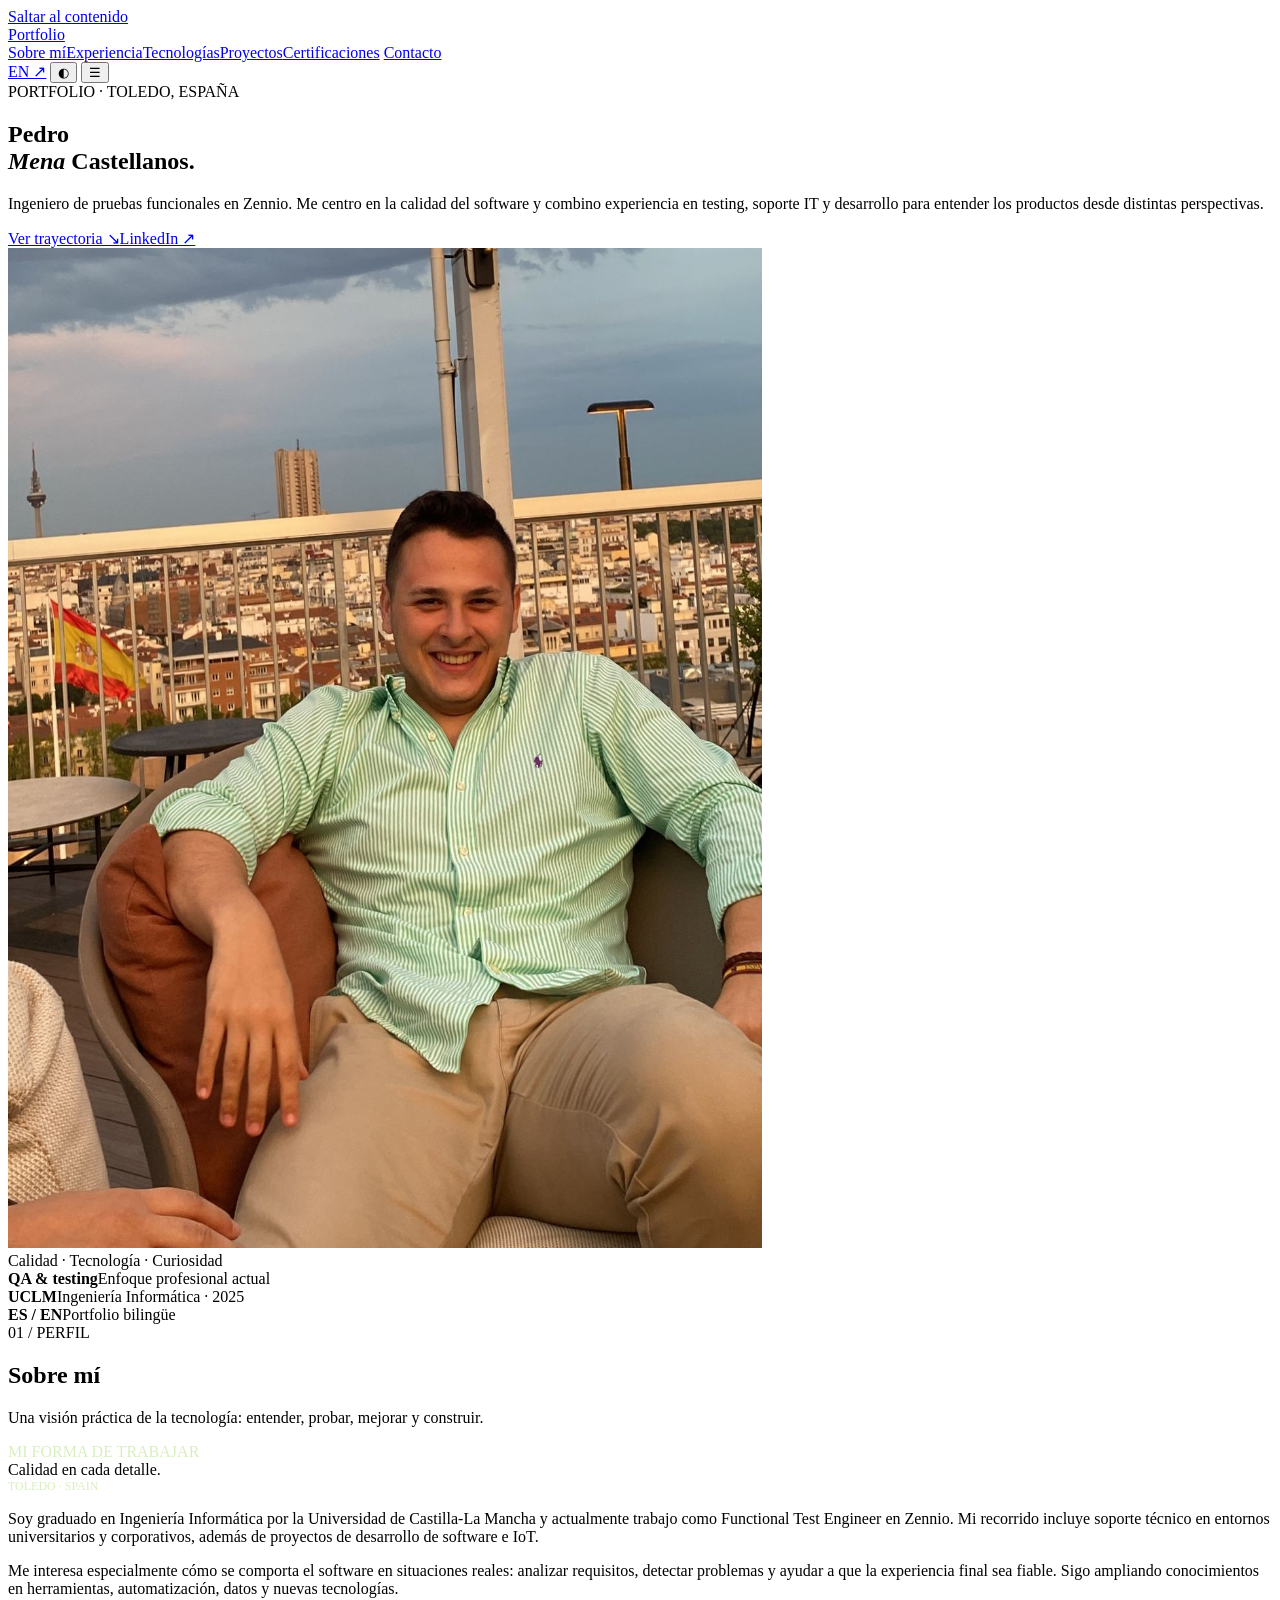
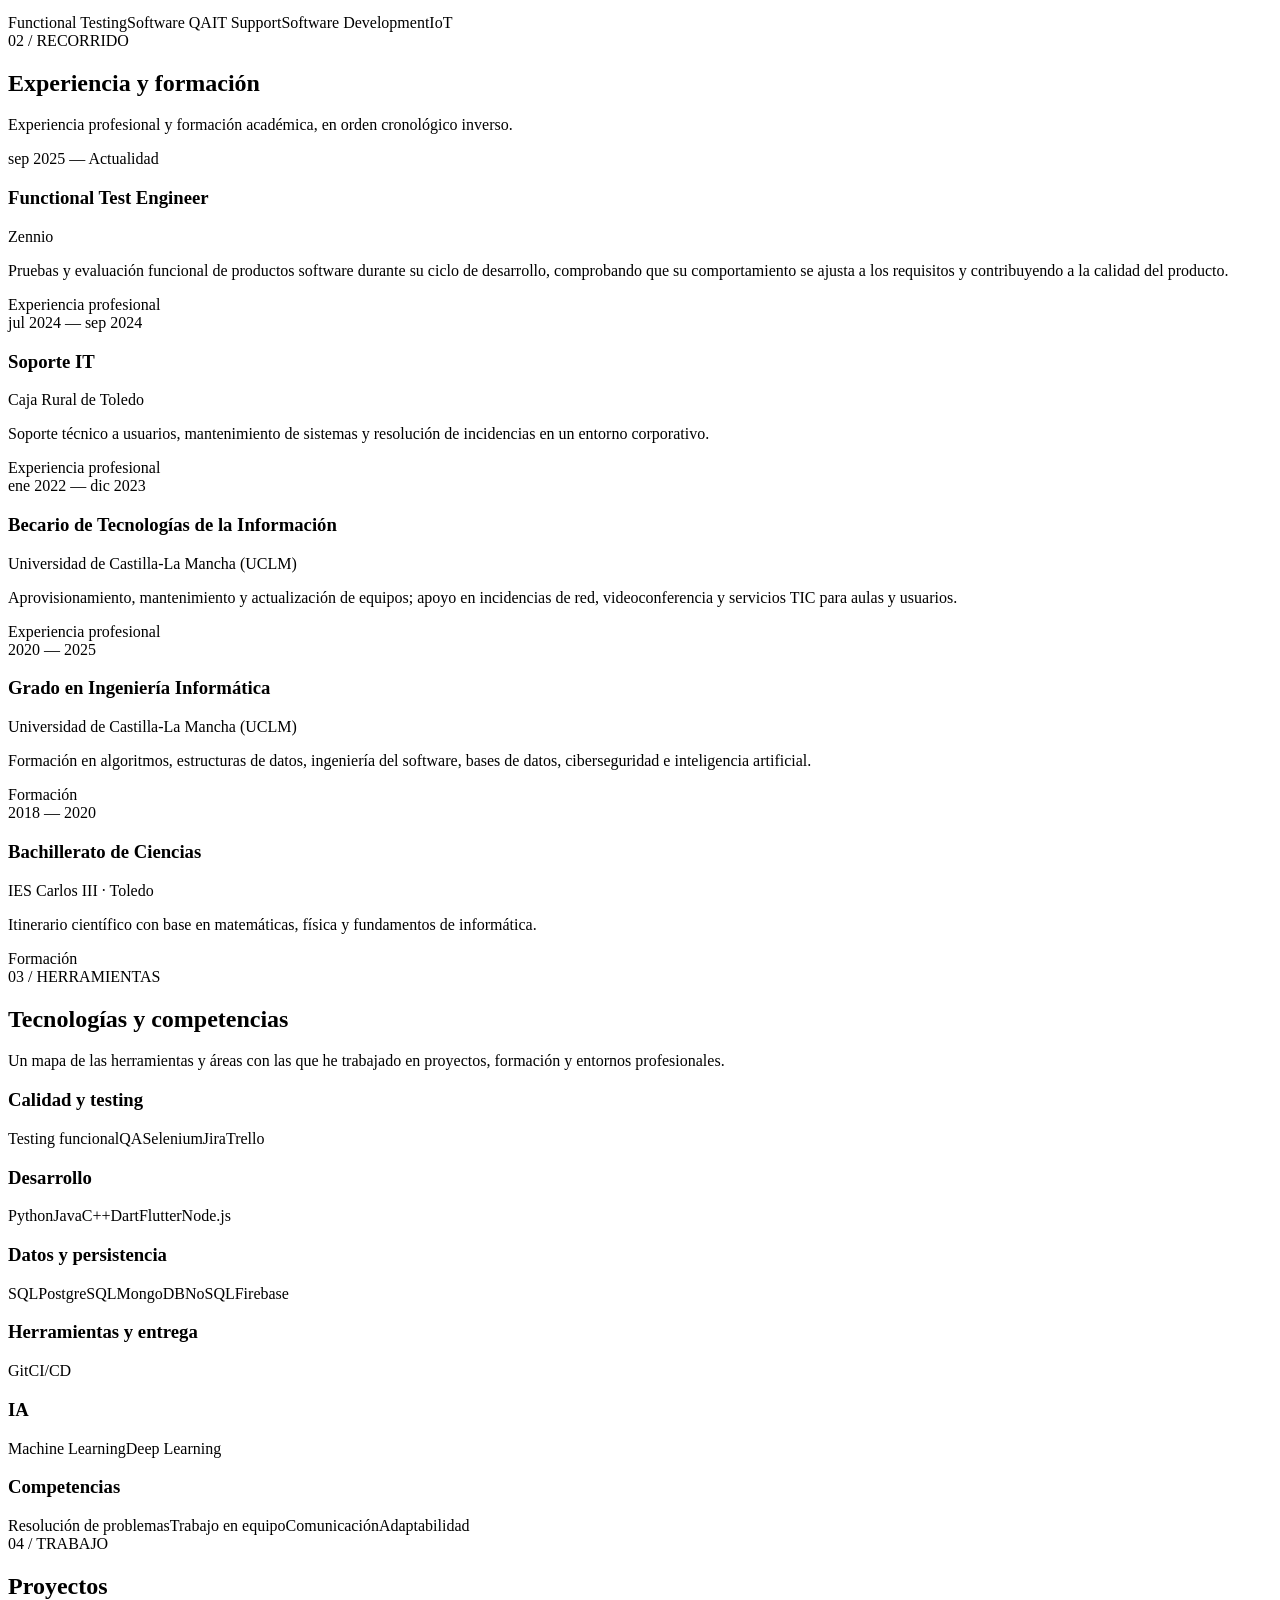
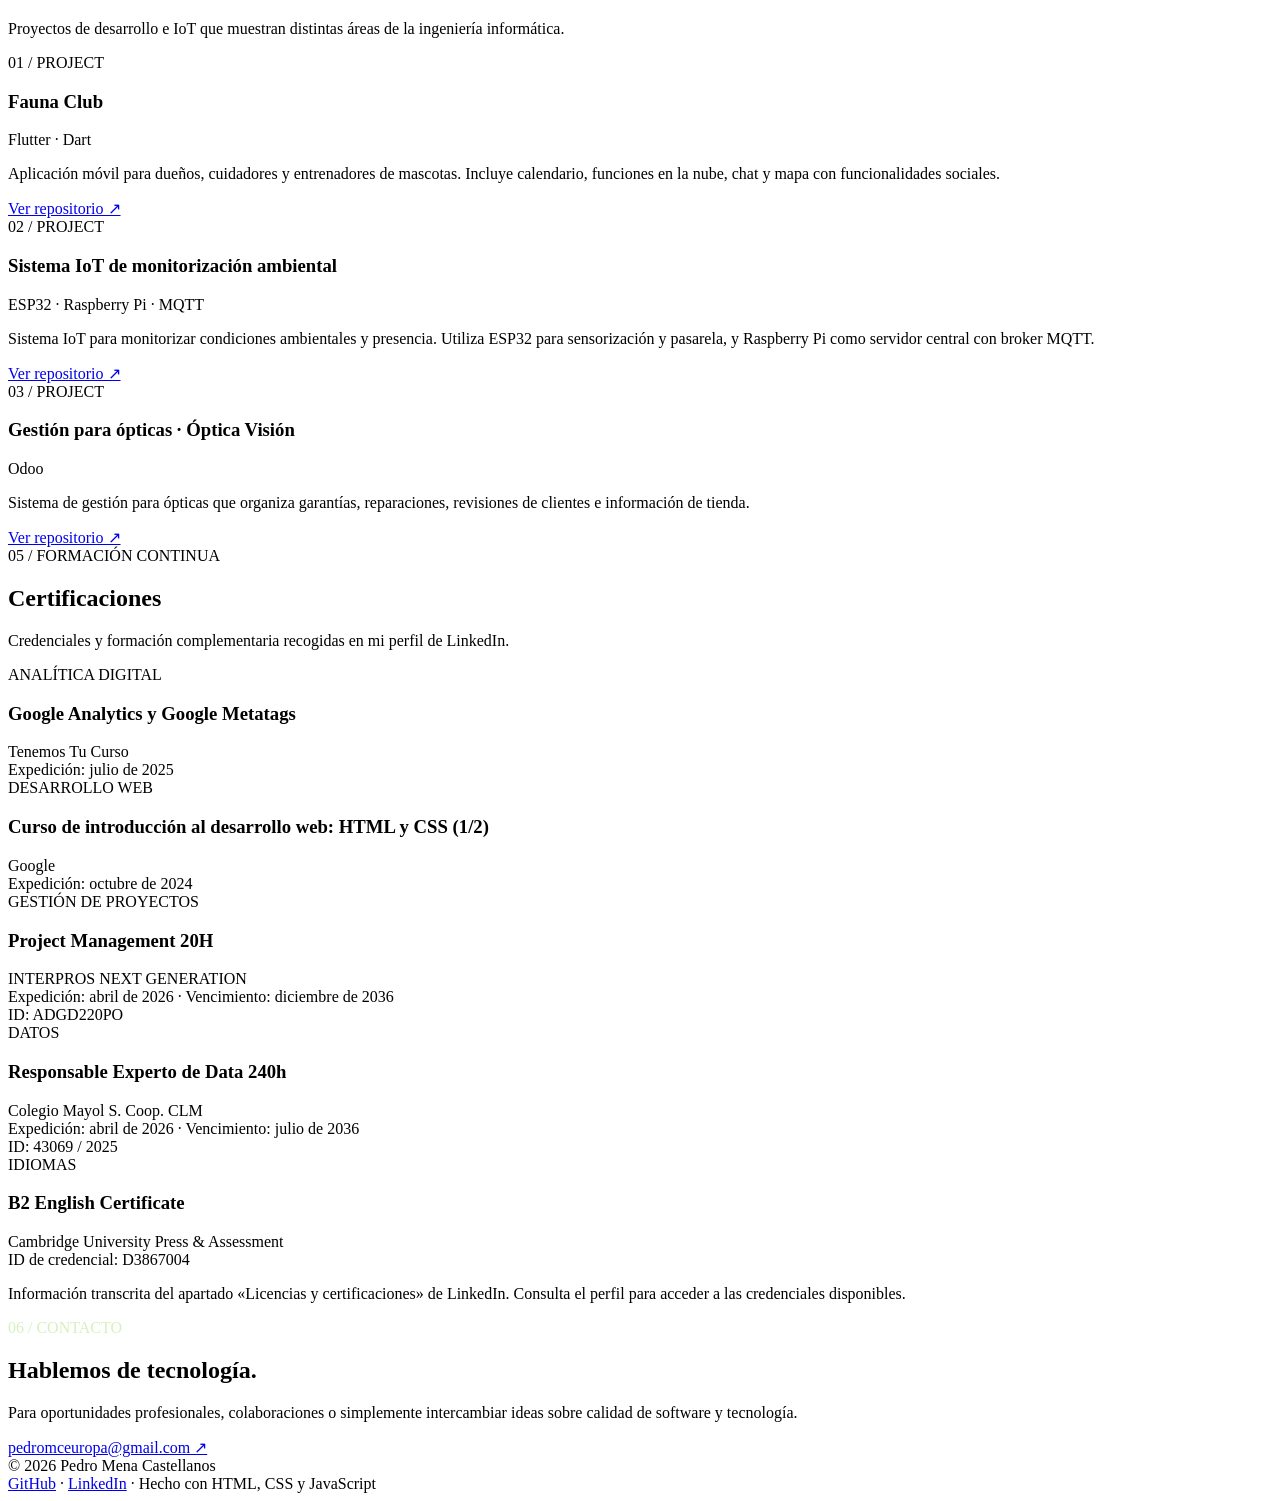
==== commit a1cef836: "Update index.html Signed-off-by: Pedro Mena <73611314+pedromc11@users.noreply.github.com>" ====
--- a/index.html
+++ b/index.html
@@ -1,70 +1,78 @@
-<!doctype html>
-<html lang="es">
-<head>
-<meta charset="utf-8">
-<meta name="viewport" content="width=device-width, initial-scale=1">
-<title>Pedro Mena Castellanos | Ingeniero de pruebas funcionales y QA</title>
-<meta name="description" content="Portfolio profesional de Pedro Mena Castellanos, Functional Test Engineer en Zennio. Experiencia en QA, testing funcional, soporte IT y desarrollo de software. Proyectos, formación y experiencia profesional.">
-<meta name="author" content="Pedro Mena Castellanos">
-<meta name="robots" content="index,follow,max-image-preview:large">
-<link rel="canonical" href="https://pedromc11.github.io/">
-<link rel="alternate" hreflang="es" href="https://pedromc11.github.io/">
-<link rel="alternate" hreflang="en" href="https://pedromc11.github.io/en/">
-<link rel="alternate" hreflang="x-default" href="https://pedromc11.github.io/">
-<meta property="og:type" content="website">
-<meta property="og:locale" content="es_ES">
-<meta property="og:title" content="Pedro Mena Castellanos | Ingeniero de pruebas funcionales y QA">
-<meta property="og:description" content="Portfolio profesional de Pedro Mena Castellanos, Functional Test Engineer en Zennio. Experiencia en QA, testing funcional, soporte IT y desarrollo de software. Proyectos, formación y experiencia profesional.">
-<meta property="og:url" content="https://pedromc11.github.io/">
-<meta property="og:image" content="https://pedromc11.github.io/images/profile.jpg">
-<meta name="twitter:card" content="summary_large_image">
-<meta name="theme-color" content="#f5f4ef">
-<link rel="icon" href="/images/name.jpg">
-<link rel="stylesheet" href="/css/style.css">
-<script type="application/ld+json">
-{"@context":"https://schema.org","@type":"Person","name":"Pedro Mena Castellanos","url":"https://pedromc11.github.io/","image":"https://pedromc11.github.io/images/profile.jpg","jobTitle":"Functional Test Engineer","worksFor":{"@type":"Organization","name":"Zennio"},"alumniOf":{"@type":"CollegeOrUniversity","name":"Universidad de Castilla-La Mancha"},"sameAs":["https://es.linkedin.com/in/pedro-mena-castellanos-795063243","https://github.com/pedromc11"]}
-</script>
-</head>
-<body>
-<a class="skip" href="#main">Saltar al contenido</a>
-<header class="topbar"><div class="wrap nav">
-<a class="brand" href="#home" aria-label="Pedro Mena"><span>PM</span> / portfolio</a>
-<nav class="navlinks" id="navlinks" aria-label="Navegación principal">
-<a href="#about">Sobre mí</a><a href="#experience">Experiencia</a><a href="#skills">Tecnologías</a><a href="#projects">Proyectos</a>
-<a href="#contact">Contacto</a>
-</nav>
-<div class="actions">
-<a class="pillbtn lang" href="https://pedromc11.github.io/en/" lang="en" aria-label="View in English">EN ↗</a>
-<button class="iconbtn" id="theme" type="button" aria-label="Cambiar tema">◐</button>
-<button class="iconbtn menu" id="menu" type="button" aria-expanded="false" aria-controls="navlinks" aria-label="Abrir menú">☰</button>
-</div></div></header>
-<main id="main">
-<section class="hero" id="home"><div class="wrap">
-<div class="hero-grid">
-<div class="reveal"><div class="eyebrow">PORTFOLIO · TOLEDO, ESPAÑA</div>
-<h1>Pedro<br><em>Mena</em><span style="color:var(--ink)"> Castellanos.</span></h1>
-<p class="lead">Ingeniero de pruebas funcionales en Zennio. Me centro en la calidad del software y combino experiencia en testing, soporte IT y desarrollo para entender los productos desde distintas perspectivas.</p>
-<div class="hero-cta"><a class="cta" href="#experience">Ver trayectoria ↘</a><a class="cta alt" href="https://www.linkedin.com/in/pedro-mena-castellanos-795063243" target="_blank" rel="noopener noreferrer">LinkedIn ↗</a></div></div>
-<div class="portrait-wrap"><img class="portrait" src="/images/profile.jpg" alt="Retrato de Pedro Mena Castellanos" width="754" height="1000" fetchpriority="high"><div class="portrait-note">Calidad · Tecnología · Curiosidad</div></div>
-</div>
-<div class="metrics"><div class="metric"><strong>QA & testing</strong><span>Enfoque profesional actual</span></div><div class="metric"><strong>UCLM</strong><span>Ingeniería Informática · 2025</span></div><div class="metric"><strong>ES / EN</strong><span>Portfolio bilingüe</span></div></div>
-</div></section>
-<section id="about"><div class="wrap"><div class="section-head"><div><div class="eyebrow">01 / PERFIL</div><h2>Sobre mí</h2></div><p>Una visión práctica de la tecnología: entender, probar, mejorar y construir.</p></div>
-<div class="about-grid"><aside class="about-aside"><div class="eyebrow" style="color:#d8efbd">MI FORMA DE TRABAJAR</div><div class="big">Calidad en cada detalle.</div><div class="mono" style="font-size:.75rem;color:#d8efbd">TOLEDO · SPAIN</div></aside>
-<div class="about-copy"><p>Soy graduado en Ingeniería Informática por la Universidad de Castilla-La Mancha y actualmente trabajo como Functional Test Engineer en Zennio. Mi recorrido incluye soporte técnico en entornos universitarios y corporativos, además de proyectos de desarrollo de software e IoT.</p><p>Me interesa especialmente cómo se comporta el software en situaciones reales: analizar requisitos, detectar problemas y ayudar a que la experiencia final sea fiable. Sigo ampliando conocimientos en herramientas, automatización, datos y nuevas tecnologías.</p>
-<div class="chips"><span class="tag">Functional Testing</span><span class="tag">Software QA</span><span class="tag">IT Support</span><span class="tag">Software Development</span><span class="tag">IoT</span></div></div></div></div></section>
-<section class="section-alt" id="experience"><div class="wrap"><div class="section-head"><div><div class="eyebrow">02 / RECORRIDO</div><h2>Experiencia y formación</h2></div><p>Experiencia profesional y formación académica, en orden cronológico inverso.</p></div><div class="timeline">
-<article class="timeline-card"><div class="date">sep 2025 — Actualidad</div><h3>Functional Test Engineer</h3><div class="org">Zennio</div><p>Evaluación funcional de productos software durante su ciclo de producción, con foco en la calidad y el comportamiento esperado. Evaluación funcional de productos software durante su ciclo de producción, con foco en la calidad y el comportamiento esperado.</p><span class="type">Experiencia profesional</span></article><article class="timeline-card"><div class="date">jul 2024 — sep 2024</div><h3>Soporte IT</h3><div class="org">Caja Rural de Toledo</div><p>Soporte técnico a usuarios, mantenimiento de sistemas y resolución de incidencias en un entorno corporativo.</p><span class="type">Experiencia profesional</span></article><article class="timeline-card"><div class="date">ene 2022 — dic 2023</div><h3>Becario de Tecnologías de la Información</h3><div class="org">Universidad de Castilla-La Mancha (UCLM)</div><p>Aprovisionamiento, mantenimiento y actualización de equipos; apoyo en incidencias de red, videoconferencia y servicios TIC para aulas y usuarios.</p><span class="type">Experiencia profesional</span></article><article class="timeline-card"><div class="date">2020 — 2025</div><h3>Grado en Ingeniería Informática</h3><div class="org">Universidad de Castilla-La Mancha (UCLM)</div><p>Formación en algoritmos, estructuras de datos, ingeniería del software, bases de datos, ciberseguridad e inteligencia artificial.</p><span class="type">Formación</span></article><article class="timeline-card"><div class="date">2018 — 2020</div><h3>Bachillerato de Ciencias</h3><div class="org">IES Carlos III · Toledo</div><p>Itinerario científico con base en matemáticas, física y fundamentos de informática.</p><span class="type">Formación</span></article>
-</div></div></section>
-<section id="skills"><div class="wrap"><div class="section-head"><div><div class="eyebrow">03 / HERRAMIENTAS</div><h2>Tecnologías y competencias</h2></div><p>Tecnologías y competencias mencionadas en mi trayectoria y portfolio. No representan necesariamente el mismo nivel de dominio.</p></div><div class="skills">
-<article class="skillbox"><h3>Calidad y testing</h3><div class="skilllist"><span>Testing funcional</span><span>QA</span><span>Selenium</span><span>Jira</span><span>Trello</span></div></article><article class="skillbox"><h3>Desarrollo</h3><div class="skilllist"><span>Python</span><span>Java</span><span>C++</span><span>Dart</span><span>Flutter</span><span>Node.js</span></div></article><article class="skillbox"><h3>Datos y persistencia</h3><div class="skilllist"><span>SQL</span><span>PostgreSQL</span><span>MongoDB</span><span>NoSQL</span><span>Firebase</span></div></article><article class="skillbox"><h3>Herramientas y entrega</h3><div class="skilllist"><span>Git</span><span>CI/CD</span></div></article><article class="skillbox"><h3>IA</h3><div class="skilllist"><span>Machine Learning</span><span>Deep Learning</span></div></article><article class="skillbox"><h3>Competencias</h3><div class="skilllist"><span>Resolución de problemas</span><span>Trabajo en equipo</span><span>Comunicación</span><span>Adaptabilidad</span></div></article>
-</div></div></section>
-<section class="section-alt" id="projects"><div class="wrap"><div class="section-head"><div><div class="eyebrow">04 / TRABAJO</div><h2>Proyectos</h2></div><p>Proyectos de desarrollo e IoT que muestran distintas áreas de la ingeniería informática.</p></div><div class="projects">
-<article class="project"><div class="number">01 / PROJECT</div><h3>Fauna Club</h3><div class="eyebrow">Flutter · Dart</div><p>Aplicación móvil para dueños, cuidadores y entrenadores de mascotas. Incluye calendario, funciones en la nube, chat y mapa con funcionalidades sociales.</p><a href="https://github.com/pedromc11/TFG-report" target="_blank" rel="noopener noreferrer">Ver repositorio ↗</a></article><article class="project"><div class="number">02 / PROJECT</div><h3>Sistema IoT de monitorización ambiental</h3><div class="eyebrow">ESP32 · Raspberry Pi · MQTT</div><p>Sistema IoT para monitorizar condiciones ambientales y presencia. Utiliza ESP32 para sensorización y pasarela, y Raspberry Pi como servidor central con broker MQTT.</p><a href="https://github.com/pedromc11/IoT-Smart-Environment" target="_blank" rel="noopener noreferrer">Ver repositorio ↗</a></article><article class="project"><div class="number">03 / PROJECT</div><h3>Gestión para ópticas · Óptica Visión</h3><div class="eyebrow">Odoo</div><p>Sistema de gestión para ópticas que organiza garantías, reparaciones, revisiones de clientes e información de tienda.</p><a href="https://github.com/pedromc11/Optica-Vision" target="_blank" rel="noopener noreferrer">Ver repositorio ↗</a></article>
-</div></div></section>
-
-<section id="contact"><div class="wrap"><div class="contact"><div><div class="eyebrow" style="color:#d8efbd">05 / HABLEMOS</div><h2>¿Hablamos de tecnología?</h2><p>Para oportunidades profesionales, colaboraciones o simplemente intercambiar ideas sobre calidad de software y tecnología.</p></div><a class="cta" href="mailto:pedromceuropa@gmail.com">pedromceuropa@gmail.com ↗</a></div></div></section>
-</main>
-<footer class="wrap footer"><div>© 2026 Pedro Mena Castellanos</div><span><a href="https://github.com/pedromc11" target="_blank" rel="noopener noreferrer">GitHub</a> · <a href="https://es.linkedin.com/in/pedro-mena-castellanos-795063243" target="_blank" rel="noopener noreferrer">LinkedIn</a> · Hecho con HTML, CSS y JavaScript</span></footer>
-<script src="/js/site.js" defer></script>
-</body></html>+<!doctype html>
+<html lang="es">
+<head>
+<meta charset="utf-8">
+<meta name="viewport" content="width=device-width, initial-scale=1">
+<title>Pedro Mena Castellanos | Ingeniero de pruebas funcionales y QA</title>
+<meta name="description" content="Portfolio profesional de Pedro Mena Castellanos, Functional Test Engineer en Zennio. Experiencia en QA, testing funcional, soporte IT y desarrollo de software. Proyectos, formación y experiencia profesional.">
+<meta name="author" content="Pedro Mena Castellanos">
+<meta name="robots" content="index,follow,max-image-preview:large">
+<link rel="canonical" href="https://pedromc11.github.io/">
+<link rel="alternate" hreflang="es" href="https://pedromc11.github.io/">
+<link rel="alternate" hreflang="en" href="https://pedromc11.github.io/en/">
+<link rel="alternate" hreflang="x-default" href="https://pedromc11.github.io/">
+<meta property="og:type" content="website">
+<meta property="og:locale" content="es_ES">
+<meta property="og:title" content="Pedro Mena Castellanos | Ingeniero de pruebas funcionales y QA">
+<meta property="og:description" content="Portfolio profesional de Pedro Mena Castellanos, Functional Test Engineer en Zennio. Experiencia en QA, testing funcional, soporte IT y desarrollo de software. Proyectos, formación y experiencia profesional.">
+<meta property="og:url" content="https://pedromc11.github.io/">
+<meta property="og:image" content="https://pedromc11.github.io/images/profile.jpg">
+<meta name="twitter:card" content="summary_large_image">
+<meta name="theme-color" content="#f5f4ef">
+<link rel="icon" href="/images/name.jpg">
+<link rel="stylesheet" href="/css/style.css">
+<script type="application/ld+json">
+{"@context":"https://schema.org","@type":"Person","name":"Pedro Mena Castellanos","url":"https://pedromc11.github.io/","image":"https://pedromc11.github.io/images/profile.jpg","jobTitle":"Functional Test Engineer","worksFor":{"@type":"Organization","name":"Zennio"},"alumniOf":{"@type":"CollegeOrUniversity","name":"Universidad de Castilla-La Mancha"},"sameAs":["https://es.linkedin.com/in/pedro-mena-castellanos-795063243","https://github.com/pedromc11"]}
+</script>
+</head>
+<body>
+<a class="skip" href="#main">Saltar al contenido</a>
+<header class="topbar"><div class="wrap nav">
+<a class="brand" href="#home" aria-label="Portfolio de Pedro Mena Castellanos">Portfolio</a>
+<nav class="navlinks" id="navlinks" aria-label="Navegación principal">
+<a href="#about">Sobre mí</a><a href="#experience">Experiencia</a><a href="#skills">Tecnologías</a><a href="#projects">Proyectos</a><a href="#certifications">Certificaciones</a>
+<a href="#contact">Contacto</a>
+</nav>
+<div class="actions">
+<a class="pillbtn lang" href="https://pedromc11.github.io/en/" lang="en" aria-label="View in English">EN ↗</a>
+<button class="iconbtn" id="theme" type="button" aria-label="Cambiar tema">◐</button>
+<button class="iconbtn menu" id="menu" type="button" aria-expanded="false" aria-controls="navlinks" aria-label="Abrir menú">☰</button>
+</div></div></header>
+<main id="main">
+<section class="hero" id="home"><div class="wrap">
+<div class="hero-grid">
+<div class="reveal"><div class="eyebrow">PORTFOLIO · TOLEDO, ESPAÑA</div>
+<h1>Pedro<br><em>Mena</em><span style="color:var(--ink)"> Castellanos.</span></h1>
+<p class="lead">Ingeniero de pruebas funcionales en Zennio. Me centro en la calidad del software y combino experiencia en testing, soporte IT y desarrollo para entender los productos desde distintas perspectivas.</p>
+<div class="hero-cta"><a class="cta" href="#experience">Ver trayectoria ↘</a><a class="cta alt" href="https://www.linkedin.com/in/pedro-mena-castellanos-795063243" target="_blank" rel="noopener noreferrer">LinkedIn ↗</a></div></div>
+<div class="portrait-wrap"><img class="portrait" src="/images/profile.jpg" alt="Retrato de Pedro Mena Castellanos" width="754" height="1000" fetchpriority="high"><div class="portrait-note">Calidad · Tecnología · Curiosidad</div></div>
+</div>
+<div class="metrics"><div class="metric"><strong>QA & testing</strong><span>Enfoque profesional actual</span></div><div class="metric"><strong>UCLM</strong><span>Ingeniería Informática · 2025</span></div><div class="metric"><strong>ES / EN</strong><span>Portfolio bilingüe</span></div></div>
+</div></section>
+<section id="about" class="cinema-section"><div class="wrap"><div class="section-head"><div><div class="eyebrow">01 / PERFIL</div><h2>Sobre mí</h2></div><p>Una visión práctica de la tecnología: entender, probar, mejorar y construir.</p></div>
+<div class="about-grid"><aside class="about-aside"><div class="eyebrow" style="color:#d8efbd">MI FORMA DE TRABAJAR</div><div class="big">Calidad en cada detalle.</div><div class="mono" style="font-size:.75rem;color:#d8efbd">TOLEDO · SPAIN</div></aside>
+<div class="about-copy"><p>Soy graduado en Ingeniería Informática por la Universidad de Castilla-La Mancha y actualmente trabajo como Functional Test Engineer en Zennio. Mi recorrido incluye soporte técnico en entornos universitarios y corporativos, además de proyectos de desarrollo de software e IoT.</p><p>Me interesa especialmente cómo se comporta el software en situaciones reales: analizar requisitos, detectar problemas y ayudar a que la experiencia final sea fiable. Sigo ampliando conocimientos en herramientas, automatización, datos y nuevas tecnologías.</p>
+<div class="chips"><span class="tag">Functional Testing</span><span class="tag">Software QA</span><span class="tag">IT Support</span><span class="tag">Software Development</span><span class="tag">IoT</span></div></div></div></div></section>
+<section class="section-alt cinema-section" id="experience"><div class="wrap"><div class="section-head"><div><div class="eyebrow">02 / RECORRIDO</div><h2>Experiencia y formación</h2></div><p>Experiencia profesional y formación académica, en orden cronológico inverso.</p></div><div class="timeline">
+<article class="timeline-card"><div class="date">sep 2025 — Actualidad</div><h3>Functional Test Engineer</h3><div class="org">Zennio</div><p>Pruebas y evaluación funcional de productos software durante su ciclo de desarrollo, comprobando que su comportamiento se ajusta a los requisitos y contribuyendo a la calidad del producto.</p><span class="type">Experiencia profesional</span></article><article class="timeline-card"><div class="date">jul 2024 — sep 2024</div><h3>Soporte IT</h3><div class="org">Caja Rural de Toledo</div><p>Soporte técnico a usuarios, mantenimiento de sistemas y resolución de incidencias en un entorno corporativo.</p><span class="type">Experiencia profesional</span></article><article class="timeline-card"><div class="date">ene 2022 — dic 2023</div><h3>Becario de Tecnologías de la Información</h3><div class="org">Universidad de Castilla-La Mancha (UCLM)</div><p>Aprovisionamiento, mantenimiento y actualización de equipos; apoyo en incidencias de red, videoconferencia y servicios TIC para aulas y usuarios.</p><span class="type">Experiencia profesional</span></article><article class="timeline-card"><div class="date">2020 — 2025</div><h3>Grado en Ingeniería Informática</h3><div class="org">Universidad de Castilla-La Mancha (UCLM)</div><p>Formación en algoritmos, estructuras de datos, ingeniería del software, bases de datos, ciberseguridad e inteligencia artificial.</p><span class="type">Formación</span></article><article class="timeline-card"><div class="date">2018 — 2020</div><h3>Bachillerato de Ciencias</h3><div class="org">IES Carlos III · Toledo</div><p>Itinerario científico con base en matemáticas, física y fundamentos de informática.</p><span class="type">Formación</span></article>
+</div></div></section>
+<section id="skills" class="cinema-section"><div class="wrap"><div class="section-head"><div><div class="eyebrow">03 / HERRAMIENTAS</div><h2>Tecnologías y competencias</h2></div><p>Un mapa de las herramientas y áreas con las que he trabajado en proyectos, formación y entornos profesionales.</p></div><div class="skills">
+<article class="skillbox"><h3>Calidad y testing</h3><div class="skilllist"><span>Testing funcional</span><span>QA</span><span>Selenium</span><span>Jira</span><span>Trello</span></div></article><article class="skillbox"><h3>Desarrollo</h3><div class="skilllist"><span>Python</span><span>Java</span><span>C++</span><span>Dart</span><span>Flutter</span><span>Node.js</span></div></article><article class="skillbox"><h3>Datos y persistencia</h3><div class="skilllist"><span>SQL</span><span>PostgreSQL</span><span>MongoDB</span><span>NoSQL</span><span>Firebase</span></div></article><article class="skillbox"><h3>Herramientas y entrega</h3><div class="skilllist"><span>Git</span><span>CI/CD</span></div></article><article class="skillbox"><h3>IA</h3><div class="skilllist"><span>Machine Learning</span><span>Deep Learning</span></div></article><article class="skillbox"><h3>Competencias</h3><div class="skilllist"><span>Resolución de problemas</span><span>Trabajo en equipo</span><span>Comunicación</span><span>Adaptabilidad</span></div></article>
+</div></div></section>
+<section class="section-alt cinema-section" id="projects"><div class="wrap"><div class="section-head"><div><div class="eyebrow">04 / TRABAJO</div><h2>Proyectos</h2></div><p>Proyectos de desarrollo e IoT que muestran distintas áreas de la ingeniería informática.</p></div><div class="projects">
+<article class="project"><div class="number">01 / PROJECT</div><h3>Fauna Club</h3><div class="eyebrow">Flutter · Dart</div><p>Aplicación móvil para dueños, cuidadores y entrenadores de mascotas. Incluye calendario, funciones en la nube, chat y mapa con funcionalidades sociales.</p><a href="https://github.com/pedromc11/TFG-report" target="_blank" rel="noopener noreferrer">Ver repositorio ↗</a></article><article class="project"><div class="number">02 / PROJECT</div><h3>Sistema IoT de monitorización ambiental</h3><div class="eyebrow">ESP32 · Raspberry Pi · MQTT</div><p>Sistema IoT para monitorizar condiciones ambientales y presencia. Utiliza ESP32 para sensorización y pasarela, y Raspberry Pi como servidor central con broker MQTT.</p><a href="https://github.com/pedromc11/IoT-Smart-Environment" target="_blank" rel="noopener noreferrer">Ver repositorio ↗</a></article><article class="project"><div class="number">03 / PROJECT</div><h3>Gestión para ópticas · Óptica Visión</h3><div class="eyebrow">Odoo</div><p>Sistema de gestión para ópticas que organiza garantías, reparaciones, revisiones de clientes e información de tienda.</p><a href="https://github.com/pedromc11/Optica-Vision" target="_blank" rel="noopener noreferrer">Ver repositorio ↗</a></article>
+</div></div></section>
+
+
+<section class="section-alt cinema-section" id="certifications"><div class="wrap"><div class="section-head"><div><div class="eyebrow">05 / FORMACIÓN CONTINUA</div><h2>Certificaciones</h2></div><p>Credenciales y formación complementaria recogidas en mi perfil de LinkedIn.</p></div><div class="certs">
+<article class="cert"><div class="eyebrow">ANALÍTICA DIGITAL</div><h3>Google Analytics y Google Metatags</h3><div class="issuer">Tenemos Tu Curso</div><div class="date">Expedición: julio de 2025</div></article>
+<article class="cert"><div class="eyebrow">DESARROLLO WEB</div><h3>Curso de introducción al desarrollo web: HTML y CSS (1/2)</h3><div class="issuer">Google</div><div class="date">Expedición: octubre de 2024</div></article>
+<article class="cert"><div class="eyebrow">GESTIÓN DE PROYECTOS</div><h3>Project Management 20H</h3><div class="issuer">INTERPROS NEXT GENERATION</div><div class="date">Expedición: abril de 2026 · Vencimiento: diciembre de 2036<br>ID: ADGD220PO</div></article>
+<article class="cert"><div class="eyebrow">DATOS</div><h3>Responsable Experto de Data 240h</h3><div class="issuer">Colegio Mayol S. Coop. CLM</div><div class="date">Expedición: abril de 2026 · Vencimiento: julio de 2036<br>ID: 43069 / 2025</div></article>
+<article class="cert"><div class="eyebrow">IDIOMAS</div><h3>B2 English Certificate</h3><div class="issuer">Cambridge University Press & Assessment</div><div class="date">ID de credencial: D3867004</div></article>
+</div><p class="smallprint">Información transcrita del apartado «Licencias y certificaciones» de LinkedIn. Consulta el perfil para acceder a las credenciales disponibles.</p></div></section>
+<section id="contact" class="cinema-section"><div class="wrap"><div class="contact"><div><div class="eyebrow" style="color:#d8efbd">06 / CONTACTO</div><h2>Hablemos de tecnología.</h2><p>Para oportunidades profesionales, colaboraciones o simplemente intercambiar ideas sobre calidad de software y tecnología.</p></div><a class="cta" href="mailto:pedromceuropa@gmail.com">pedromceuropa@gmail.com ↗</a></div></div></section>
+</main>
+<footer class="wrap footer"><div>© 2026 Pedro Mena Castellanos</div><span><a href="https://github.com/pedromc11" target="_blank" rel="noopener noreferrer">GitHub</a> · <a href="https://es.linkedin.com/in/pedro-mena-castellanos-795063243" target="_blank" rel="noopener noreferrer">LinkedIn</a> · Hecho con HTML, CSS y JavaScript</span></footer>
+<script src="/js/site.js" defer></script>
+</body></html>
